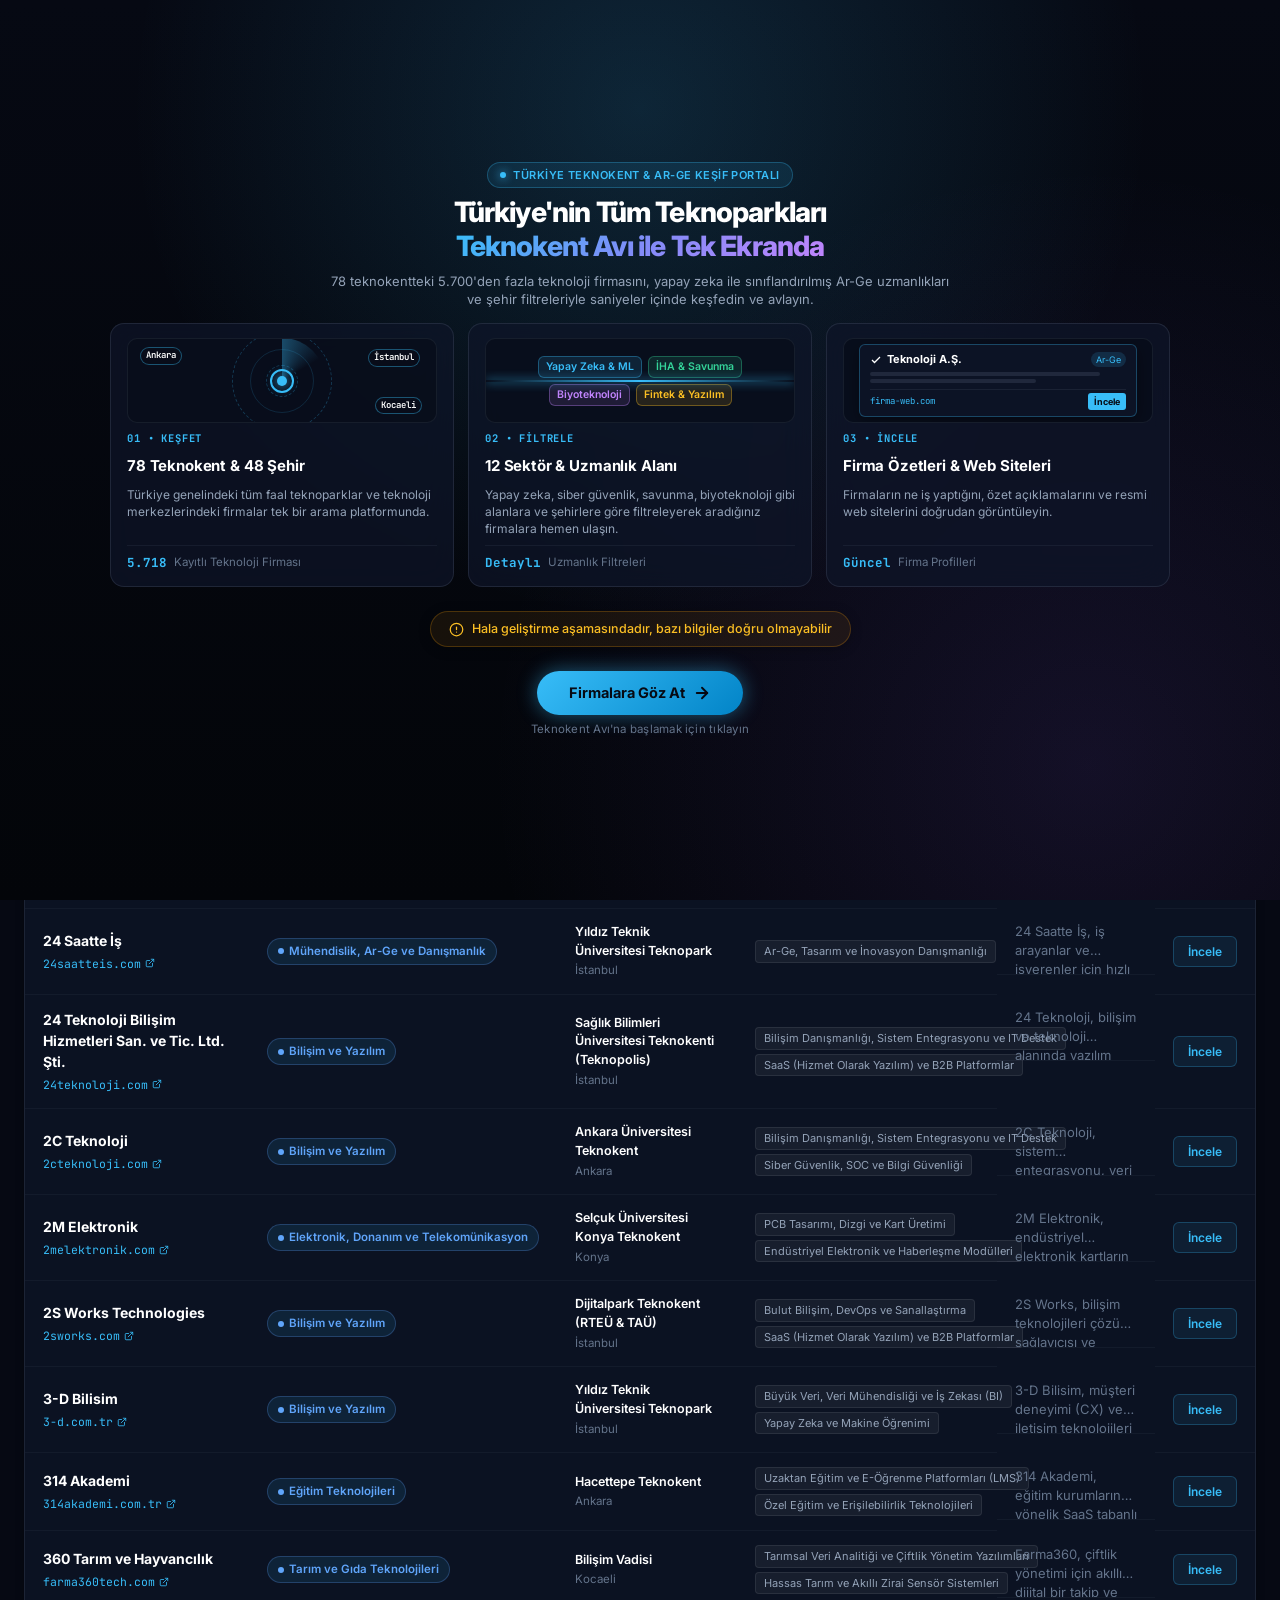
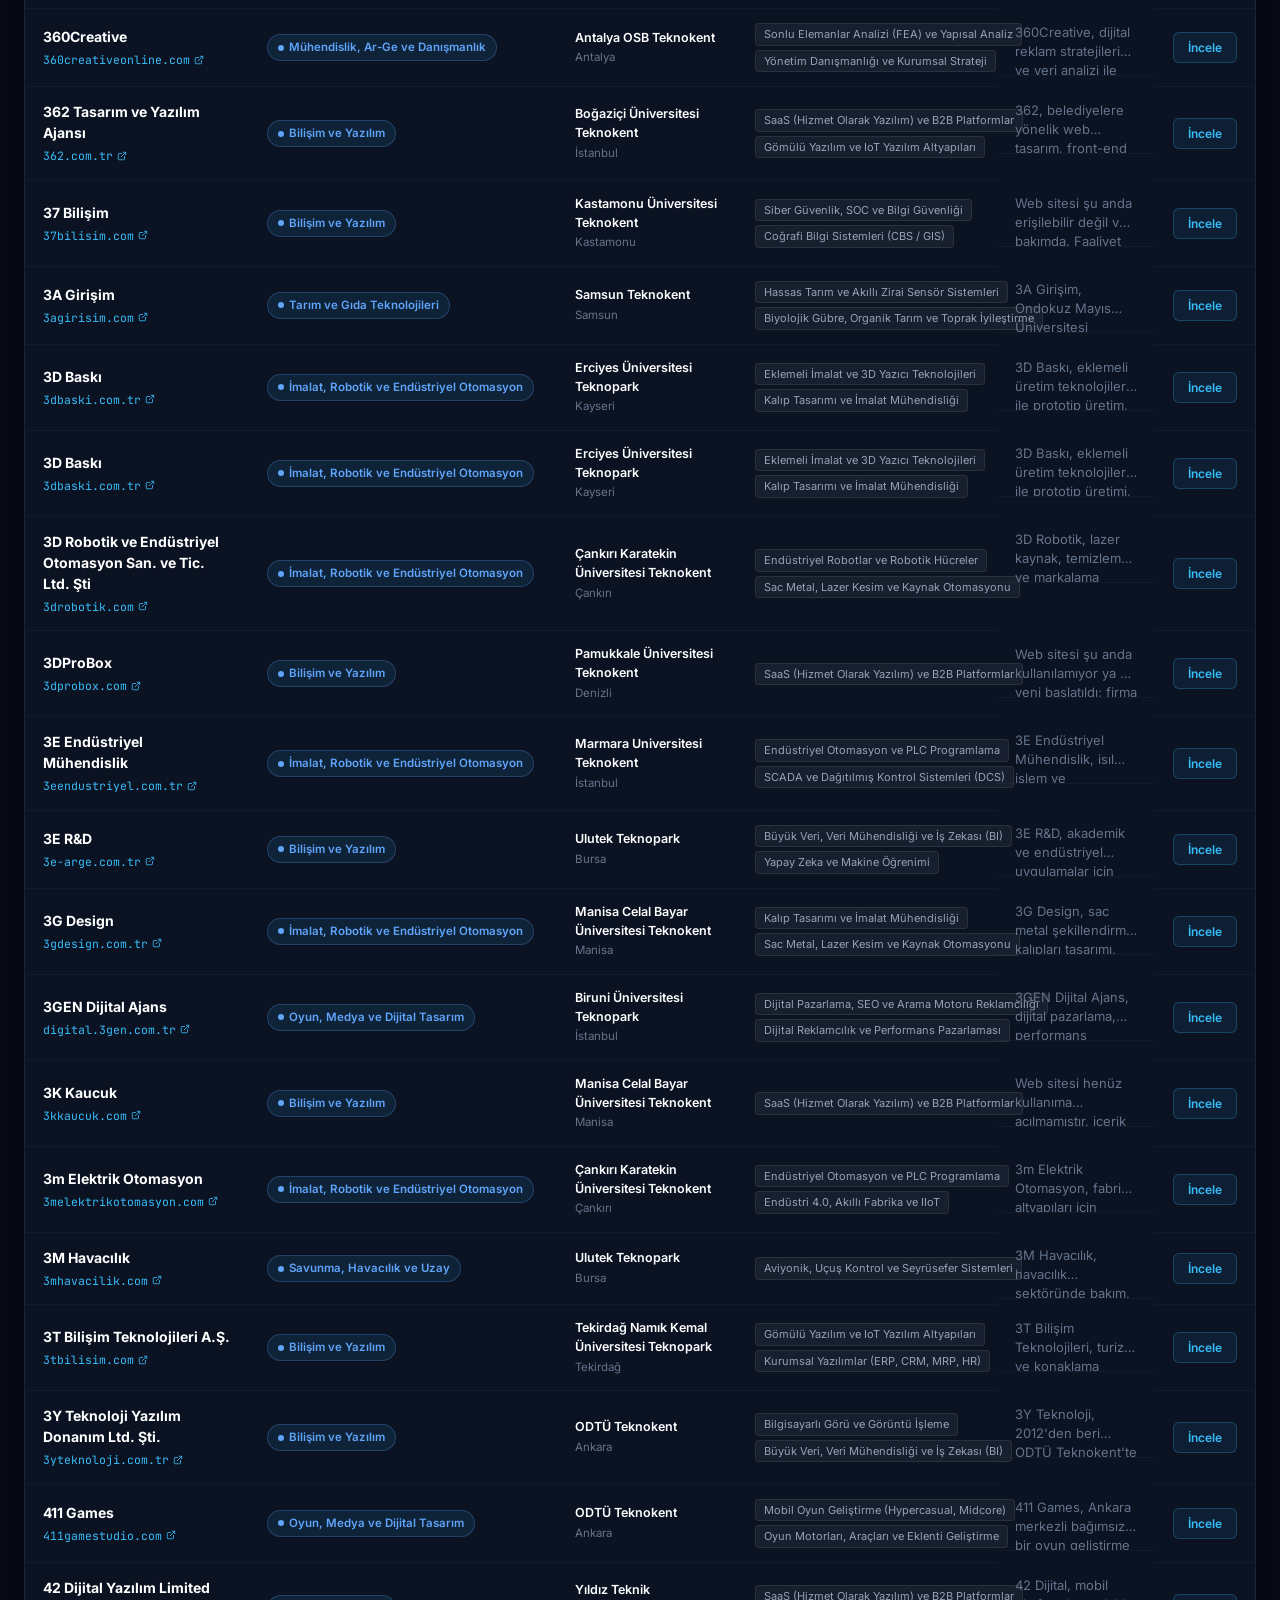
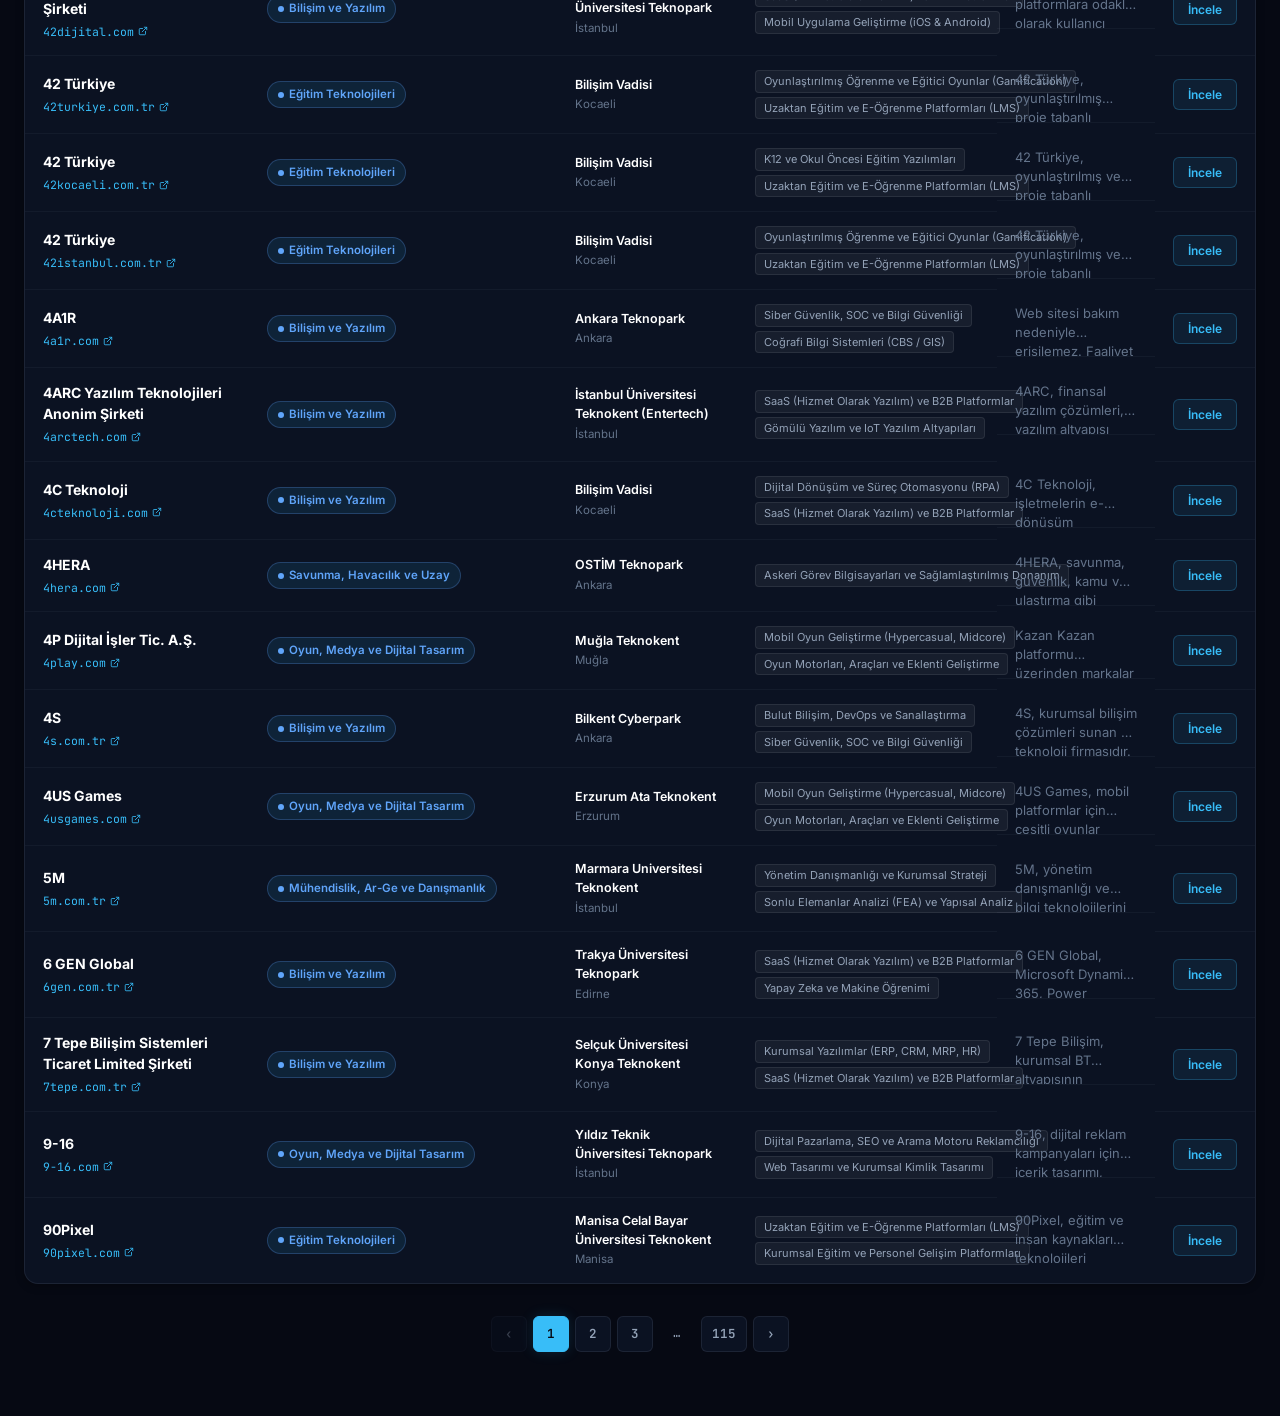
==== index.html @ 2b5d5e9f "Initial commit" ====
<!DOCTYPE html>
<html lang="tr">
<head>
  <meta charset="UTF-8">
  <meta name="viewport" content="width=device-width, initial-scale=1.0, maximum-scale=5.0">
  <title>Teknokent Avı | Türkiye Teknokent Firmaları Platformu</title>
  <meta name="description" content="Türkiye genelindeki tüm teknokent ve teknopark firmalarını, Ar-Ge uzmanlıklarını, sektör ve lokasyonlarını detaylı filtrelerle inceleyin.">
  <meta name="keywords" content="teknokent avı, teknokent firmaları, teknopark firmaları, ar-ge, bilişim, yazılım, türkiye teknokentleri">
  <meta name="theme-color" content="#060913">
  <link rel="icon" type="image/svg+xml" href="favicon.svg">
  <link rel="alternate icon" href="favicon.svg">

  <!-- OpenGraph / Sosyal Paylaşım -->
  <meta property="og:type" content="website">
  <meta property="og:title" content="Teknokent Avı | Türkiye Teknokent Firmaları Platformu">
  <meta property="og:description" content="5.700'den fazla teknokent firması, 78 teknokent ve 12 ana sektör tek platformda.">

  <!-- Google Fonts: Inter & JetBrains Mono -->
  <link rel="preconnect" href="https://fonts.googleapis.com">
  <link rel="preconnect" href="https://fonts.gstatic.com" crossorigin>
  <link href="https://fonts.googleapis.com/css2?family=Inter:wght@400;500;600;700;800&family=JetBrains+Mono:wght@400;500;600&display=swap" rel="stylesheet">

  <!-- Stil Dosyası -->
  <link rel="stylesheet" href="style.css">
</head>
<body>

  <!-- GİRİŞ / TANITIM EKRANI (ONBOARDING HERO) -->
  <aside id="intro-screen" class="intro-screen" aria-label="Teknokent Avı Tanıtımı">
    <div class="intro-container">

      <!-- ÜST BAŞLIK ALANI -->
      <header class="intro-header">
        <div class="intro-pill-badge">
          <span class="intro-pulse-dot"></span>
          <span>Türkiye Teknokent & Ar-Ge Keşif Portalı</span>
        </div>
        <h2 class="intro-main-title">
          Türkiye'nin Tüm Teknoparkları <br class="br-desktop">
          <span class="intro-gradient-text">Teknokent Avı ile Tek Ekranda</span>
        </h2>
        <p class="intro-lead-text">
          78 teknokentteki 5.700'den fazla teknoloji firmasını, yapay zeka ile sınıflandırılmış Ar-Ge uzmanlıkları ve şehir filtreleriyle saniyeler içinde keşfedin ve avlayın.
        </p>
      </header>

      <!-- 3 ADIM / ÖZELLİK KARTLARI -->
      <div class="intro-steps-grid">

        <!-- ADIM 1: KAPSAM & VERİTABANI -->
        <article class="intro-step-card intro-step-1">
          <div class="intro-card-visual">
            <div class="visual-radar-box" aria-hidden="true">
              <div class="radar-circle radar-circle-1"></div>
              <div class="radar-circle radar-circle-2"></div>
              <div class="radar-circle radar-circle-3"></div>
              <div class="radar-sweeper"></div>
              <div class="radar-pulse-ring"></div>
              <div class="radar-pulse-emitter"></div>
              <span class="radar-hub-dot hub-dot-1">Ankara</span>
              <span class="radar-hub-dot hub-dot-2">Kocaeli</span>
              <span class="radar-hub-dot hub-dot-3">İstanbul</span>
            </div>
          </div>
          <div class="intro-step-num">01 • KEŞFET</div>
          <h3 class="intro-step-title">78 Teknokent & 48 Şehir</h3>
          <p class="intro-step-desc">
            Türkiye genelindeki tüm faal teknoparklar ve teknoloji merkezlerindeki firmalar tek bir arama platformunda.
          </p>
          <div class="intro-step-metric">
            <strong>5.718</strong> <span>Kayıtlı Teknoloji Firması</span>
          </div>
        </article>

        <!-- ADIM 2: SEKTÖREL VE UZMANLIK FİLTRELERİ -->
        <article class="intro-step-card intro-step-2">
          <div class="intro-card-visual">
            <div class="visual-taxonomy-box" aria-hidden="true">
              <div class="taxonomy-laser-beam"></div>
              <div class="taxonomy-row">
                <span class="tax-pill tax-pill-blue">Yapay Zeka & ML</span>
                <span class="tax-pill tax-pill-emerald">İHA & Savunma</span>
              </div>
              <div class="taxonomy-row">
                <span class="tax-pill tax-pill-purple">Biyoteknoloji</span>
                <span class="tax-pill tax-pill-amber">Fintek & Yazılım</span>
              </div>
            </div>
          </div>
          <div class="intro-step-num">02 • FİLTRELE</div>
          <h3 class="intro-step-title">12 Sektör & Uzmanlık Alanı</h3>
          <p class="intro-step-desc">
            Yapay zeka, siber güvenlik, savunma, biyoteknoloji gibi alanlara ve şehirlere göre filtreleyerek aradığınız firmalara hemen ulaşın.
          </p>
          <div class="intro-step-metric">
            <strong>Detaylı</strong> <span>Uzmanlık Filtreleri</span>
          </div>
        </article>

        <!-- ADIM 3: FİRMA DETAYLARI VE WEB SİTELERİ -->
        <article class="intro-step-card intro-step-3">
          <div class="intro-card-visual">
            <div class="visual-inspect-box" aria-hidden="true">
              <div class="mini-card-head">
                <span class="mini-card-title">
                  <svg width="12" height="12" viewBox="0 0 24 24" fill="none" stroke="currentColor" stroke-width="2.5"><polyline points="20 6 9 17 4 12"></polyline></svg>
                  Teknoloji A.Ş.
                </span>
                <span class="mini-badge">Ar-Ge</span>
              </div>
              <div class="mini-lines">
                <div class="mini-line mini-line-long"></div>
                <div class="mini-line mini-line-short"></div>
              </div>
              <div class="mini-card-footer">
                <span class="mini-link-pill">firma-web.com</span>
                <span class="mini-btn-view">İncele</span>
              </div>
            </div>
          </div>
          <div class="intro-step-num">03 • İNCELE</div>
          <h3 class="intro-step-title">Firma Özetleri & Web Siteleri</h3>
          <p class="intro-step-desc">
            Firmaların ne iş yaptığını, özet açıklamalarını ve resmi web sitelerini doğrudan görüntüleyin.
          </p>
          <div class="intro-step-metric">
            <strong>Güncel</strong> <span>Firma Profilleri</span>
          </div>
        </article>

      </div>

      <!-- GELİŞTİRME AŞAMASI BİLGİLENDİRME YAZISI -->
      <div class="intro-disclaimer" role="note" aria-label="Geliştirme Uyarısı">
        <svg class="intro-disclaimer-icon" width="15" height="15" viewBox="0 0 24 24" fill="none" stroke="currentColor" stroke-width="2" stroke-linecap="round" stroke-linejoin="round" aria-hidden="true">
          <circle cx="12" cy="12" r="10"></circle>
          <line x1="12" y1="8" x2="12" y2="12"></line>
          <line x1="12" y1="16" x2="12.01" y2="16"></line>
        </svg>
        <span>Hala geliştirme aşamasındadır, bazı bilgiler doğru olmayabilir</span>
      </div>

      <!-- ALT BUTON ALANI (BİRAKİ SN SONRA BELİREN BUTON) -->
      <footer class="intro-cta-section" id="intro-cta-section">
        <button type="button" class="btn-intro-browse" id="btn-intro-browse" aria-label="Firmalara Göz At">
          <span>Firmalara Göz At</span>
          <svg width="18" height="18" viewBox="0 0 24 24" fill="none" stroke="currentColor" stroke-width="2.5" stroke-linecap="round" stroke-linejoin="round" aria-hidden="true">
            <line x1="5" y1="12" x2="19" y2="12"></line>
            <polyline points="12 5 19 12 12 19"></polyline>
          </svg>
        </button>
        <span class="intro-cta-hint" id="intro-cta-hint">Teknokent Avı'na başlamak için tıklayın</span>
      </footer>

    </div>
  </aside>

  <!-- ÜST MENÜ / NAVBAR -->
  <header class="navbar">
    <a href="#" class="brand-group" id="brand-link" aria-label="Teknokent Avı Ana Sayfa">
      <div class="brand-logo-icon" aria-hidden="true">
        <svg viewBox="0 0 32 32" width="30" height="30" fill="none">
          <rect width="32" height="32" rx="8" fill="#0f172a" stroke="#1e293b" stroke-width="1.5"/>
          <path d="M23 9L9 14.5L14.8 17.2L17.5 23L23 9Z" fill="#38bdf8"/>
          <path d="M23 9L14.8 17.2L17.5 23L23 9Z" fill="#2563eb" fill-opacity="0.6"/>
        </svg>
      </div>
      <div class="brand-text">
        <h1 class="brand-title">Teknokent Avı</h1>
        <span class="brand-subtitle">Türkiye Teknokent Firmaları Platformu</span>
      </div>
    </a>

    <!-- GELİŞTİRME AŞAMASI BİLGİLENDİRME YAZISI -->
    <div class="header-disclaimer" role="note" aria-label="Geliştirme Uyarısı">
      <svg class="header-disclaimer-icon" width="13" height="13" viewBox="0 0 24 24" fill="none" stroke="currentColor" stroke-width="2" stroke-linecap="round" stroke-linejoin="round" aria-hidden="true">
        <circle cx="12" cy="12" r="10"></circle>
        <line x1="12" y1="8" x2="12" y2="12"></line>
        <line x1="12" y1="16" x2="12.01" y2="16"></line>
      </svg>
      <span>Hala geliştirme aşamasındadır, bazı bilgiler doğru olmayabilir</span>
    </div>

    <div class="navbar-actions">
      <button type="button" class="btn-intro-trigger" id="btn-reopen-intro" aria-label="Nasıl Çalışır?">
        <svg width="13" height="13" viewBox="0 0 24 24" fill="none" stroke="currentColor" stroke-width="2" stroke-linecap="round" stroke-linejoin="round" aria-hidden="true">
          <circle cx="12" cy="12" r="10"></circle>
          <line x1="12" y1="16" x2="12" y2="12"></line>
          <line x1="12" y1="8" x2="12.01" y2="8"></line>
        </svg>
        <span>Nasıl Çalışır?</span>
      </button>

      <div class="metrics-strip" id="metrics-strip" aria-label="Genel İstatistikler">
        <div class="metric-item">
          <strong id="metric-firms">5.719</strong>
          <span>Şirket</span>
        </div>
        <div class="metric-divider"></div>
        <div class="metric-item">
          <strong id="metric-teknokent">78</strong>
          <span>Teknokent</span>
        </div>
        <div class="metric-divider"></div>
        <div class="metric-item">
          <strong id="metric-cities">48</strong>
          <span>Şehir</span>
        </div>
      </div>
    </div>
  </header>

  <!-- ANA İÇERİK ALANI -->
  <main class="main-stage">

    <!-- ARAMA VE FİLTRE PANELİ -->
    <section class="search-panel" aria-label="Arama ve Filtreleme">
      <div class="search-row">
        <div class="search-box">
          <svg class="search-icon" width="18" height="18" viewBox="0 0 24 24" fill="none" stroke="currentColor" stroke-width="2" stroke-linecap="round" stroke-linejoin="round" aria-hidden="true">
            <circle cx="11" cy="11" r="8"></circle>
            <line x1="21" y1="21" x2="16.65" y2="16.65"></line>
          </svg>
          <input type="search" id="search-input" class="search-input" placeholder="Firma adı, teknoloji veya özet ara... (örn: Yapay Zeka, İHA, Biyoteknoloji)" autocomplete="off" spellcheck="false" aria-label="Teknokent Avı'nda Arama Yapın">
          <button type="button" id="search-clear-btn" class="search-clear-btn" aria-label="Aramayı Temizle">
            <svg width="15" height="15" viewBox="0 0 24 24" fill="none" stroke="currentColor" stroke-width="2" stroke-linecap="round" stroke-linejoin="round" aria-hidden="true">
              <line x1="18" y1="6" x2="6" y2="18"></line>
              <line x1="6" y1="6" x2="18" y2="18"></line>
            </svg>
          </button>
        </div>

        <button type="button" id="btn-open-filter" class="btn-open-filter" aria-label="Gelişmiş Filtreleri Aç">
          <svg width="16" height="16" viewBox="0 0 24 24" fill="none" stroke="currentColor" stroke-width="2" stroke-linecap="round" stroke-linejoin="round" aria-hidden="true">
            <polygon points="22 3 2 3 10 12.46 10 19 14 21 14 12.46 22 3"></polygon>
          </svg>
          <span>Filtreler</span>
          <span id="filter-badge" class="filter-badge-count" style="display: none;">0</span>
        </button>
      </div>

      <!-- AKTİF FİLTRE ETİKETLERİ (CHIPS) -->
      <div id="active-filters-bar" class="active-filters-bar" style="display: none;" aria-label="Uygulanmış Filtreler">
        <div id="active-chips-container" style="display: flex; flex-wrap: wrap; gap: 8px; align-items: center;"></div>
        <button type="button" id="btn-clear-all" class="btn-clear-all-chips">Tümünü Temizle</button>
      </div>
    </section>

    <!-- SONUÇ BİLGİ ŞERİDİ & SAYFALAMA KONTROLÜ -->
    <div class="results-header">
      <div class="results-count">
        Toplam <strong id="total-count">...</strong> firma listeleniyor
      </div>
      <div class="results-controls">
        <div class="page-size-selector">
          <label for="page-size-select">Sayfa Başı:</label>
          <select id="page-size-select" class="select-control">
            <option value="25">25</option>
            <option value="50" selected>50</option>
            <option value="100">100</option>
          </select>
        </div>
      </div>
    </div>

    <!-- YÜKLENİYOR İSKELETİ -->
    <div class="loading-skeleton" id="loading-skeleton">
      <div class="skeleton-row"></div>
      <div class="skeleton-row"></div>
      <div class="skeleton-row"></div>
      <div class="skeleton-row"></div>
      <div class="skeleton-row"></div>
    </div>

    <!-- MASAÜSTÜ TABLO GÖRÜNÜMÜ -->
    <div class="table-container" id="table-container">
      <table class="firms-table" id="firms-table">
        <thead>
          <tr>
            <th class="col-company">Firma / Web Sitesi</th>
            <th>Ana Sektör</th>
            <th class="col-location">Teknokent / Şehir</th>
            <th class="col-tags">Alt Uzmanlık Alanları</th>
            <th class="col-summary">Faaliyet Özeti</th>
            <th class="col-action">İşlem</th>
          </tr>
        </thead>
        <tbody id="firms-tbody"></tbody>
      </table>
    </div>

    <!-- MOBİL / TABLET KART GÖRÜNÜMÜ -->
    <div class="cards-container" id="cards-container"></div>

    <!-- BOŞ DURUM (SONUÇ YOK) -->
    <div class="empty-state" id="empty-state" style="display: none;">
      <svg width="48" height="48" viewBox="0 0 24 24" fill="none" stroke="currentColor" stroke-width="1.5" stroke-linecap="round" stroke-linejoin="round" aria-hidden="true">
        <circle cx="11" cy="11" r="8"></circle>
        <line x1="21" y1="21" x2="16.65" y2="16.65"></line>
      </svg>
      <div class="empty-title">Sonuç Bulunamadı</div>
      <div class="empty-desc">Arama kriterlerinize veya seçilen filtrelere uyan herhangi bir teknokent firması bulunamadı. Filtreleri temizlemeyi deneyin.</div>
    </div>

    <!-- SAYFALAMA GEZİNTİSİ -->
    <nav class="pagination-container" id="pagination-container" aria-label="Sayfalar"></nav>

  </main>

  <!-- GELİŞMİŞ FİLTRELEME PENCERESİ (MODAL) -->
  <div class="modal-overlay" id="filter-modal-overlay" role="dialog" aria-modal="true" aria-labelledby="filter-modal-title">
    <div class="filter-modal-card">
      <div class="filter-modal-header">
        <div class="filter-modal-title" id="filter-modal-title">
          <svg width="18" height="18" viewBox="0 0 24 24" fill="none" stroke="var(--accent-cyan)" stroke-width="2" stroke-linecap="round" stroke-linejoin="round" aria-hidden="true">
            <polygon points="22 3 2 3 10 12.46 10 19 14 21 14 12.46 22 3"></polygon>
          </svg>
          <span>Filtreleme Seçenekleri</span>
        </div>

        <div class="modal-tabs" role="tablist">
          <button type="button" class="modal-tab-btn is-active" id="tab-btn-sektor" role="tab" aria-selected="true" aria-controls="tab-pane-sektor">Sektör & Uzmanlık</button>
          <button type="button" class="modal-tab-btn" id="tab-btn-konum" role="tab" aria-selected="false" aria-controls="tab-pane-konum">Şehir & Teknokent</button>
        </div>

        <button type="button" class="btn-close-modal" id="btn-close-filter-modal" aria-label="Kapat">
          <svg width="18" height="18" viewBox="0 0 24 24" fill="none" stroke="currentColor" stroke-width="2" stroke-linecap="round" stroke-linejoin="round" aria-hidden="true">
            <line x1="18" y1="6" x2="6" y2="18"></line>
            <line x1="6" y1="6" x2="18" y2="18"></line>
          </svg>
        </button>
      </div>

      <div class="filter-modal-body">
        <!-- TAB 1: SEKTÖR VE UZMANLIK -->
        <div class="tab-pane is-active" id="tab-pane-sektor" role="tabpanel">
          <!-- Kolon 1: Ana Sektör -->
          <div class="filter-pane-col">
            <div class="filter-col-header">
              <span class="filter-col-title">Ana Sektör</span>
              <div class="filter-col-actions">
                <button type="button" id="btn-select-all-sektor">Tümünü Seç</button>
                <button type="button" id="btn-clear-sektor">Temizle</button>
              </div>
            </div>
            <input type="text" id="search-filter-sektor" class="filter-col-search" placeholder="Sektör ara..." autocomplete="off">
            <div class="filter-checkbox-list" id="list-sektor"></div>
          </div>

          <!-- Kolon 2: Alt Uzmanlık -->
          <div class="filter-pane-col">
            <div class="filter-col-header">
              <span class="filter-col-title">Alt Uzmanlık Alanları</span>
              <div class="filter-col-actions">
                <button type="button" id="btn-select-all-alt">Tümünü Seç</button>
                <button type="button" id="btn-clear-alt">Temizle</button>
              </div>
            </div>
            <input type="text" id="search-filter-alt" class="filter-col-search" placeholder="Uzmanlık ara..." autocomplete="off">
            <div class="filter-checkbox-list" id="list-alt"></div>
          </div>
        </div>

        <!-- TAB 2: ŞEHİR VE TEKNOKENT -->
        <div class="tab-pane" id="tab-pane-konum" role="tabpanel">
          <!-- Kolon 1: Şehir -->
          <div class="filter-pane-col">
            <div class="filter-col-header">
              <span class="filter-col-title">Şehir</span>
              <div class="filter-col-actions">
                <button type="button" id="btn-select-all-sehir">Tümünü Seç</button>
                <button type="button" id="btn-clear-sehir">Temizle</button>
              </div>
            </div>
            <input type="text" id="search-filter-sehir" class="filter-col-search" placeholder="Şehir ara..." autocomplete="off">
            <div class="filter-checkbox-list" id="list-sehir"></div>
          </div>

          <!-- Kolon 2: Teknokent -->
          <div class="filter-pane-col">
            <div class="filter-col-header">
              <span class="filter-col-title">Teknokent</span>
              <div class="filter-col-actions">
                <button type="button" id="btn-select-all-tekno">Tümünü Seç</button>
                <button type="button" id="btn-clear-tekno">Temizle</button>
              </div>
            </div>
            <input type="text" id="search-filter-tekno" class="filter-col-search" placeholder="Teknokent ara..." autocomplete="off">
            <div class="filter-checkbox-list" id="list-tekno"></div>
          </div>
        </div>
      </div>

      <div class="filter-modal-footer">
        <div class="filter-summary-info">
          <span id="modal-filter-selected-count" style="font-size: 13px; color: var(--text-secondary);">
            <strong id="draft-count-num">0</strong> filtre seçildi
          </span>
          <button type="button" id="btn-modal-reset-all" class="btn-reset-filters">
            <svg width="14" height="14" viewBox="0 0 24 24" fill="none" stroke="currentColor" stroke-width="2" stroke-linecap="round" stroke-linejoin="round" aria-hidden="true">
              <path d="M3 12a9 9 0 1 0 9-9 9.75 9.75 0 0 0-6.74 2.74L3 8"></path>
              <path d="M3 3v5h5"></path>
            </svg>
            <span>Filtreleri Sıfırla</span>
          </button>
        </div>
        <div class="filter-actions-right">
          <button type="button" id="btn-modal-cancel" class="btn-cancel">Vazgeç</button>
          <button type="button" id="btn-modal-apply" class="btn-apply-filters">Filtreleri Uygula</button>
        </div>
      </div>
    </div>
  </div>

  <!-- FİRMA DETAY MODAL DİYALOĞU -->
  <div class="modal-overlay" id="detail-modal-overlay" role="dialog" aria-modal="true" aria-labelledby="detail-firm-name">
    <div class="detail-modal-card">
      <div class="detail-modal-header">
        <div class="detail-title-group">
          <h2 class="detail-firm-name" id="detail-firm-name">Firma Adı</h2>
          <a href="#" target="_blank" rel="noopener noreferrer" class="detail-firm-link" id="detail-firm-link">
            <span id="detail-link-text">web-adresi.com</span>
            <svg width="12" height="12" viewBox="0 0 24 24" fill="none" stroke="currentColor" stroke-width="2" stroke-linecap="round" stroke-linejoin="round" aria-hidden="true">
              <path d="M18 13v6a2 2 0 0 1-2 2H5a2 2 0 0 1-2-2V8a2 2 0 0 1 2-2h6"></path>
              <polyline points="15 3 21 3 21 9"></polyline>
              <line x1="10" y1="14" x2="21" y2="3"></line>
            </svg>
          </a>
        </div>
        <button type="button" class="btn-close-modal" id="btn-close-detail-modal" aria-label="Kapat">
          <svg width="18" height="18" viewBox="0 0 24 24" fill="none" stroke="currentColor" stroke-width="2" stroke-linecap="round" stroke-linejoin="round" aria-hidden="true">
            <line x1="18" y1="6" x2="6" y2="18"></line>
            <line x1="6" y1="6" x2="18" y2="18"></line>
          </svg>
        </button>
      </div>

      <div class="detail-modal-body">
        <div class="detail-grid-row">
          <div class="detail-info-box">
            <div class="detail-box-label">Ana Sektör</div>
            <div class="detail-box-val" id="detail-sector">-</div>
          </div>
          <div class="detail-info-box">
            <div class="detail-box-label">Konum / Teknokent</div>
            <div class="detail-box-val" id="detail-location">-</div>
          </div>
        </div>

        <div class="detail-info-box">
          <div class="detail-box-label">Alt Uzmanlık Alanları</div>
          <div class="tag-list" id="detail-tags" style="margin-top: 4px;"></div>
        </div>

        <div class="detail-summary-box">
          <div class="detail-box-label">Faaliyet Özeti & Çözümler</div>
          <div class="detail-summary-text" id="detail-summary">...</div>
        </div>
      </div>

      <div class="detail-modal-footer">
        <span style="font-size: 11.5px; color: var(--text-muted); font-family: var(--font-mono);" id="detail-firm-id">ID: -</span>
        <button type="button" class="btn-cancel" id="btn-detail-close-bottom">Kapat</button>
      </div>
    </div>
  </div>

  <!-- VERİ PAKETLERİ (file:// ve doğrudan tarayıcı açılışlarını desteklemek için) -->
  <script src="data/meta.js"></script>
  <script src="data/firmalar.js"></script>

  <!-- UYGULAMA MANTIĞI -->
  <script src="app.js"></script>
</body>
</html>
---- style.css ----
/* ==============================================================================
   Teknokent Avı — Türkiye Teknokent Firmaları Platformu (GitHub Pages Versiyonu)
   Tasarım Sistemi: Koyu Cam Morfizm (Dark Glassmorphism) & Tam Uyumlu Responsive
   ============================================================================== */

:root {
  /* Renk Paleti */
  --bg-base: #060913;
  --bg-surface: rgba(14, 22, 41, 0.75);
  --bg-surface-elevated: rgba(22, 34, 62, 0.85);
  --bg-surface-hover: rgba(30, 48, 86, 0.65);
  --bg-glass: rgba(15, 23, 42, 0.7);
  --bg-input: rgba(9, 14, 26, 0.8);
  
  --border-hairline: rgba(148, 163, 184, 0.12);
  --border-subtle: rgba(148, 163, 184, 0.2);
  --border-accent: rgba(56, 189, 248, 0.35);

  --text-primary: #f8fafc;
  --text-secondary: #94a3b8;
  --text-muted: #64748b;
  --text-dim: #475569;

  /* Vurgu Renkleri */
  --accent-cyan: #38bdf8;
  --accent-glow: rgba(56, 189, 248, 0.35);
  --accent-glow-subtle: rgba(56, 189, 248, 0.15);

  --badge-blue: #60a5fa;
  --badge-emerald: #34d399;
  --badge-amber: #fbbf24;
  --badge-purple: #c084fc;
  --badge-rose: #fb7185;

  /* Yazı Tipleri */
  --font-sans: 'Inter', -apple-system, BlinkMacSystemFont, 'Segoe UI', Roboto, Helvetica, Arial, sans-serif;
  --font-mono: 'JetBrains Mono', 'Fira Code', monospace;

  /* Yuvarlatmalar */
  --radius-xs: 4px;
  --radius-sm: 6px;
  --radius-md: 10px;
  --radius-lg: 14px;
  --radius-xl: 20px;
  --radius-full: 9999px;

  /* Gölgeler */
  --shadow-sm: 0 2px 8px rgba(0, 0, 0, 0.3);
  --shadow-md: 0 8px 24px rgba(0, 0, 0, 0.45);
  --shadow-lg: 0 16px 40px rgba(0, 0, 0, 0.6);
  --shadow-cyan: 0 0 20px rgba(56, 189, 248, 0.25);

  /* Animasyon */
  --duration-fast: 150ms;
  --duration-normal: 250ms;
}

/* Reset & Temel */
*, *::before, *::after {
  box-sizing: border-box;
  margin: 0;
  padding: 0;
}

html {
  font-size: 14px;
  color-scheme: dark;
  scroll-behavior: smooth;
  -webkit-text-size-adjust: 100%;
}

body {
  font-family: var(--font-sans);
  background-color: var(--bg-base);
  color: var(--text-primary);
  min-height: 100vh;
  line-height: 1.5;
  display: flex;
  flex-direction: column;
  overflow-x: hidden;
  background-image: 
    radial-gradient(circle at 15% 10%, rgba(56, 189, 248, 0.08), transparent 45%),
    radial-gradient(circle at 85% 85%, rgba(139, 92, 246, 0.07), transparent 40%),
    linear-gradient(180deg, #060913 0%, #030509 100%);
  background-attachment: fixed;
}

/* ==============================================================================
   ÜST BAŞLIK (NAVBAR)
   ============================================================================== */
.navbar {
  position: sticky;
  top: 0;
  z-index: 100;
  background: rgba(6, 9, 19, 0.85);
  backdrop-filter: blur(16px);
  -webkit-backdrop-filter: blur(16px);
  border-bottom: 1px solid var(--border-hairline);
  padding: 12px 24px;
  display: flex;
  align-items: center;
  justify-content: space-between;
  gap: 16px;
  flex-wrap: wrap;
}

.brand-group {
  display: flex;
  align-items: center;
  gap: 12px;
  text-decoration: none;
  color: inherit;
  transition: opacity var(--duration-fast) ease;
}

.brand-group:hover {
  opacity: 0.95;
}

.brand-logo-icon {
  width: 30px;
  height: 30px;
  display: flex;
  align-items: center;
  justify-content: center;
  flex-shrink: 0;
  transition: transform var(--duration-fast) ease;
}

.brand-group:hover .brand-logo-icon {
  transform: scale(1.05);
}

.brand-text {
  display: flex;
  flex-direction: column;
  gap: 2px;
}

.brand-title {
  font-size: 19px;
  font-weight: 800;
  letter-spacing: -0.5px;
  color: #fff;
  line-height: 1.15;
}

.brand-subtitle {
  font-size: 12px;
  color: var(--text-muted);
  font-weight: 500;
  letter-spacing: -0.1px;
}

.metrics-strip {
  display: flex;
  align-items: center;
  gap: 8px;
  background: var(--bg-surface);
  border: 1px solid var(--border-hairline);
  padding: 6px 14px;
  border-radius: var(--radius-full);
}

.metric-item {
  display: flex;
  align-items: center;
  gap: 6px;
  font-size: 12px;
  color: var(--text-secondary);
}

.metric-item strong {
  color: #fff;
  font-weight: 700;
  font-family: var(--font-mono);
}

.metric-divider {
  width: 1px;
  height: 12px;
  background: var(--border-hairline);
}

.header-disclaimer {
  display: inline-flex;
  align-items: center;
  gap: 7px;
  padding: 5px 13px;
  background: rgba(245, 158, 11, 0.08);
  border: 1px solid rgba(245, 158, 11, 0.22);
  border-radius: var(--radius-full);
  color: #fbbf24;
  font-size: 11.5px;
  font-weight: 500;
  line-height: 1.3;
}

.header-disclaimer-icon {
  flex-shrink: 0;
  stroke: #fbbf24;
}

.navbar-actions {
  display: flex;
  align-items: center;
  gap: 12px;
  flex-wrap: wrap;
}

/* ==============================================================================
   ANA GÖVDE & ARAMA PANELİ
   ============================================================================== */
.main-stage {
  flex: 1;
  width: 100%;
  max-width: 1560px;
  margin: 0 auto;
  padding: 20px 24px 48px;
  display: flex;
  flex-direction: column;
  gap: 16px;
}

.search-panel {
  background: var(--bg-surface);
  backdrop-filter: blur(12px);
  -webkit-backdrop-filter: blur(12px);
  border: 1px solid var(--border-hairline);
  border-radius: var(--radius-lg);
  padding: 14px 18px;
  display: flex;
  flex-direction: column;
  gap: 12px;
  box-shadow: var(--shadow-sm);
}

.search-row {
  display: flex;
  align-items: center;
  gap: 12px;
}

.search-box {
  flex: 1;
  position: relative;
  display: flex;
  align-items: center;
}

.search-icon {
  position: absolute;
  left: 14px;
  color: var(--text-muted);
  pointer-events: none;
}

.search-input {
  width: 100%;
  height: 44px;
  background: var(--bg-input);
  border: 1px solid var(--border-subtle);
  border-radius: var(--radius-md);
  padding: 0 42px 0 44px;
  font-size: 14px;
  font-family: inherit;
  color: #fff;
  transition: all var(--duration-fast) ease;
}

.search-input:focus {
  outline: none;
  border-color: var(--accent-cyan);
  box-shadow: 0 0 0 3px var(--accent-glow-subtle);
  background: rgba(9, 14, 26, 0.95);
}

.search-input::placeholder {
  color: var(--text-muted);
}

.search-clear-btn {
  position: absolute;
  right: 12px;
  background: none;
  border: none;
  color: var(--text-muted);
  cursor: pointer;
  padding: 4px;
  display: none;
  align-items: center;
  justify-content: center;
  border-radius: var(--radius-full);
}

.search-clear-btn:hover {
  color: #fff;
  background: rgba(255, 255, 255, 0.1);
}

/* Filtre Açma Butonu */
.btn-open-filter {
  height: 44px;
  padding: 0 20px;
  display: inline-flex;
  align-items: center;
  gap: 8px;
  background: var(--bg-surface-elevated);
  border: 1px solid var(--border-subtle);
  border-radius: var(--radius-md);
  color: var(--text-primary);
  font-size: 13px;
  font-weight: 600;
  font-family: inherit;
  cursor: pointer;
  transition: all var(--duration-fast) ease;
  white-space: nowrap;
  flex-shrink: 0;
}

.btn-open-filter:hover {
  background: var(--bg-surface-hover);
  border-color: var(--accent-cyan);
  color: #fff;
  box-shadow: 0 0 16px var(--accent-glow-subtle);
  transform: translateY(-1px);
}

.btn-open-filter.has-filters {
  background: rgba(56, 189, 248, 0.12);
  border-color: var(--accent-cyan);
  color: var(--accent-cyan);
}

.filter-badge-count {
  background: var(--accent-cyan);
  color: #060913;
  font-size: 11px;
  font-weight: 800;
  padding: 1px 7px;
  border-radius: var(--radius-full);
  margin-left: 2px;
}

/* Aktif Filtre Etiketleri (Chips) */
.active-filters-bar {
  display: flex;
  align-items: center;
  gap: 8px;
  flex-wrap: wrap;
  padding-top: 4px;
  border-top: 1px solid rgba(148, 163, 184, 0.08);
}

.active-filter-chip {
  display: inline-flex;
  align-items: center;
  gap: 6px;
  background: rgba(56, 189, 248, 0.1);
  border: 1px solid rgba(56, 189, 248, 0.3);
  color: var(--accent-cyan);
  font-size: 11.5px;
  font-weight: 500;
  padding: 4px 10px;
  border-radius: var(--radius-full);
  animation: fadeIn 0.2s ease;
}

.active-filter-chip .chip-remove {
  background: none;
  border: none;
  color: inherit;
  cursor: pointer;
  display: inline-flex;
  align-items: center;
  opacity: 0.7;
}

.active-filter-chip .chip-remove:hover {
  opacity: 1;
}

.btn-clear-all-chips {
  background: none;
  border: none;
  color: var(--text-muted);
  font-size: 11.5px;
  font-family: inherit;
  cursor: pointer;
  text-decoration: underline;
  padding: 2px 6px;
}

.btn-clear-all-chips:hover {
  color: #f87171;
}

/* ==============================================================================
   SONUÇ ŞERİDİ & KONTROLLER
   ============================================================================== */
.results-header {
  display: flex;
  align-items: center;
  justify-content: space-between;
  gap: 16px;
  padding: 0 4px;
}

.results-count {
  font-size: 13.5px;
  color: var(--text-secondary);
}

.results-count strong {
  color: #fff;
  font-weight: 700;
  font-family: var(--font-mono);
}

.results-controls {
  display: flex;
  align-items: center;
  gap: 12px;
}

.page-size-selector {
  display: flex;
  align-items: center;
  gap: 6px;
  font-size: 12px;
  color: var(--text-muted);
}

.select-control {
  background: var(--bg-surface-elevated);
  border: 1px solid var(--border-hairline);
  color: var(--text-primary);
  font-size: 12px;
  font-family: inherit;
  border-radius: var(--radius-sm);
  padding: 4px 8px;
  cursor: pointer;
  outline: none;
}

.select-control:focus {
  border-color: var(--accent-cyan);
}

/* ==============================================================================
   VERİ LİSTESİ: MASAÜSTÜ TABLO GÖRÜNÜMÜ
   ============================================================================== */
.table-container {
  background: var(--bg-surface);
  backdrop-filter: blur(12px);
  -webkit-backdrop-filter: blur(12px);
  border: 1px solid var(--border-hairline);
  border-radius: var(--radius-lg);
  overflow-x: auto;
  box-shadow: var(--shadow-sm);
}

.firms-table {
  width: 100%;
  border-collapse: collapse;
  text-align: left;
}

.firms-table th {
  background: rgba(14, 22, 41, 0.95);
  color: var(--text-secondary);
  font-size: 11px;
  font-weight: 600;
  text-transform: uppercase;
  letter-spacing: 0.05em;
  padding: 14px 18px;
  border-bottom: 1px solid var(--border-hairline);
  white-space: nowrap;
}

.firms-table td {
  padding: 14px 18px;
  border-bottom: 1px solid rgba(148, 163, 184, 0.06);
  font-size: 13px;
  vertical-align: middle;
}

.firms-table tr:last-child td {
  border-bottom: none;
}

.firms-table tbody tr {
  transition: background var(--duration-fast) ease;
}

.firms-table tbody tr:hover {
  background: rgba(56, 189, 248, 0.035);
}

/* Kolon Stilleri */
.col-company {
  min-width: 220px;
  max-width: 280px;
}

.company-name {
  font-weight: 700;
  color: #fff;
  font-size: 14px;
  margin-bottom: 3px;
  display: block;
}

.company-link {
  display: inline-flex;
  align-items: center;
  gap: 4px;
  font-size: 11.5px;
  color: var(--accent-cyan);
  text-decoration: none;
  font-family: var(--font-mono);
  overflow: hidden;
  text-overflow: ellipsis;
  max-width: 100%;
}

.company-link:hover {
  text-decoration: underline;
}

.badge-sector {
  display: inline-flex;
  align-items: center;
  gap: 5px;
  font-size: 11.5px;
  font-weight: 600;
  padding: 4px 10px;
  border-radius: var(--radius-full);
  background: rgba(56, 189, 248, 0.1);
  color: var(--badge-blue);
  border: 1px solid rgba(96, 165, 250, 0.25);
  white-space: nowrap;
}

.badge-sector::before {
  content: "";
  width: 6px;
  height: 6px;
  border-radius: var(--radius-full);
  background: currentColor;
}

.col-location {
  min-width: 170px;
  font-size: 12.5px;
  color: var(--text-secondary);
}

.location-tekno {
  font-weight: 600;
  color: #fff;
  display: block;
  font-size: 12.5px;
}

.location-city {
  font-size: 11.5px;
  color: var(--text-muted);
}

.col-tags {
  max-width: 260px;
}

.tag-list {
  display: flex;
  flex-wrap: wrap;
  gap: 4px;
}

.tag-pill {
  font-size: 11px;
  padding: 2px 8px;
  border-radius: var(--radius-xs);
  background: rgba(255, 255, 255, 0.05);
  border: 1px solid rgba(255, 255, 255, 0.08);
  color: var(--text-secondary);
  white-space: nowrap;
}

.col-summary {
  max-width: 380px;
  font-size: 12px;
  color: var(--text-muted);
  line-height: 1.45;
  display: -webkit-box;
  -webkit-line-clamp: 2;
  -webkit-box-orient: vertical;
  overflow: hidden;
}

.col-action {
  width: 90px;
  text-align: right;
}

.btn-inspect {
  padding: 7px 14px;
  font-size: 12px;
  font-weight: 600;
  font-family: inherit;
  color: var(--accent-cyan);
  background: rgba(56, 189, 248, 0.08);
  border: 1px solid rgba(56, 189, 248, 0.25);
  border-radius: var(--radius-sm);
  cursor: pointer;
  transition: all var(--duration-fast) ease;
}

.btn-inspect:hover {
  background: var(--accent-cyan);
  color: #060913;
  box-shadow: 0 0 12px var(--accent-glow);
  transform: translateY(-1px);
}

/* ==============================================================================
   VERİ LİSTESİ: MOBİL / TABLET KART GÖRÜNÜMÜ (RESPONSIVE)
   ============================================================================== */
.cards-container {
  display: none; /* Varsayılan olarak masaüstünde gizli */
  flex-direction: column;
  gap: 12px;
}

.firm-card {
  background: var(--bg-surface);
  backdrop-filter: blur(12px);
  -webkit-backdrop-filter: blur(12px);
  border: 1px solid var(--border-hairline);
  border-radius: var(--radius-md);
  padding: 16px;
  display: flex;
  flex-direction: column;
  gap: 10px;
  transition: transform var(--duration-fast) ease, border-color var(--duration-fast) ease;
}

.firm-card:active {
  transform: scale(0.99);
}

.card-top {
  display: flex;
  align-items: flex-start;
  justify-content: space-between;
  gap: 10px;
}

.card-name-group {
  flex: 1;
  min-width: 0;
}

.card-company-name {
  font-size: 15px;
  font-weight: 700;
  color: #fff;
  margin-bottom: 2px;
  overflow: hidden;
  text-overflow: ellipsis;
  white-space: nowrap;
}

.card-meta-row {
  display: flex;
  align-items: center;
  gap: 12px;
  font-size: 11.5px;
  color: var(--text-muted);
}

.card-location-item {
  display: inline-flex;
  align-items: center;
  gap: 4px;
}

.card-summary {
  font-size: 12.5px;
  color: var(--text-secondary);
  line-height: 1.45;
  display: -webkit-box;
  -webkit-line-clamp: 2;
  -webkit-box-orient: vertical;
  overflow: hidden;
}

.card-footer {
  display: flex;
  align-items: center;
  justify-content: space-between;
  gap: 12px;
  margin-top: 4px;
  padding-top: 10px;
  border-top: 1px solid rgba(148, 163, 184, 0.08);
}

.btn-card-inspect {
  height: 38px;
  padding: 0 16px;
  font-size: 12.5px;
  font-weight: 600;
  font-family: inherit;
  color: #060913;
  background: var(--accent-cyan);
  border: none;
  border-radius: var(--radius-sm);
  display: inline-flex;
  align-items: center;
  justify-content: center;
  cursor: pointer;
  flex-shrink: 0;
}

/* ==============================================================================
   SAYFALAMA (PAGINATION)
   ============================================================================== */
.pagination-container {
  display: flex;
  align-items: center;
  justify-content: center;
  gap: 6px;
  padding: 16px 0;
  flex-wrap: wrap;
}

.btn-page {
  min-width: 36px;
  height: 36px;
  padding: 0 10px;
  font-size: 12.5px;
  font-weight: 600;
  font-family: var(--font-mono);
  color: var(--text-secondary);
  background: var(--bg-surface);
  border: 1px solid var(--border-hairline);
  border-radius: var(--radius-sm);
  display: inline-flex;
  align-items: center;
  justify-content: center;
  cursor: pointer;
  transition: all var(--duration-fast) ease;
}

.btn-page:hover:not(:disabled) {
  color: #fff;
  border-color: var(--accent-cyan);
  background: var(--bg-surface-elevated);
}

.btn-page.is-active {
  background: var(--accent-cyan);
  color: #060913;
  border-color: var(--accent-cyan);
  box-shadow: 0 0 14px var(--accent-glow-subtle);
}

.btn-page:disabled {
  opacity: 0.35;
  cursor: not-allowed;
}

/* ==============================================================================
   YÜKLENİYOR / BOŞ DURUM (EMPTY STATE)
   ============================================================================== */
.empty-state {
  padding: 60px 24px;
  text-align: center;
  display: flex;
  flex-direction: column;
  align-items: center;
  justify-content: center;
  gap: 12px;
  color: var(--text-muted);
}

.empty-state svg {
  color: var(--text-dim);
  margin-bottom: 4px;
}

.empty-title {
  font-size: 16px;
  font-weight: 700;
  color: #fff;
}

.empty-desc {
  font-size: 13px;
  max-width: 380px;
}

.loading-skeleton {
  padding: 24px;
  display: flex;
  flex-direction: column;
  gap: 12px;
}

.skeleton-row {
  height: 52px;
  background: linear-gradient(90deg, rgba(255,255,255,0.03) 25%, rgba(255,255,255,0.07) 50%, rgba(255,255,255,0.03) 75%);
  background-size: 200% 100%;
  animation: skeletonShimmer 1.5s infinite;
  border-radius: var(--radius-sm);
}

@keyframes skeletonShimmer {
  0% { background-position: 200% 0; }
  100% { background-position: -200% 0; }
}

/* ==============================================================================
   GELİŞMİŞ FİLTRELEME PENCERESİ (MODAL)
   ============================================================================== */
.modal-overlay {
  position: fixed;
  inset: 0;
  z-index: 1000;
  background: rgba(3, 6, 15, 0.78);
  backdrop-filter: blur(10px);
  -webkit-backdrop-filter: blur(10px);
  display: flex;
  align-items: center;
  justify-content: center;
  padding: 20px;
  opacity: 0;
  visibility: hidden;
  transition: all var(--duration-normal) ease;
}

.modal-overlay.is-open {
  opacity: 1;
  visibility: visible;
}

.filter-modal-card {
  width: 100%;
  max-width: 960px;
  max-height: 85vh;
  background: #0d1527;
  border: 1px solid var(--border-subtle);
  border-radius: var(--radius-xl);
  box-shadow: var(--shadow-lg), 0 0 40px rgba(56, 189, 248, 0.08);
  display: flex;
  flex-direction: column;
  overflow: hidden;
  transform: scale(0.96) translateY(12px);
  transition: transform var(--duration-normal) cubic-bezier(0.16, 1, 0.3, 1);
}

.modal-overlay.is-open .filter-modal-card {
  transform: scale(1) translateY(0);
}

.filter-modal-header {
  padding: 18px 24px;
  border-bottom: 1px solid var(--border-hairline);
  background: rgba(14, 22, 41, 0.7);
  display: flex;
  align-items: center;
  justify-content: space-between;
  gap: 16px;
  flex-shrink: 0;
}

.filter-modal-title {
  display: flex;
  align-items: center;
  gap: 10px;
  font-size: 16px;
  font-weight: 700;
  color: #fff;
}

.modal-tabs {
  display: flex;
  align-items: center;
  background: rgba(9, 14, 26, 0.8);
  border: 1px solid var(--border-hairline);
  border-radius: var(--radius-full);
  padding: 3px;
  gap: 4px;
}

.modal-tab-btn {
  padding: 6px 14px;
  font-size: 12px;
  font-weight: 600;
  font-family: inherit;
  color: var(--text-secondary);
  background: transparent;
  border: none;
  border-radius: var(--radius-full);
  cursor: pointer;
  transition: all var(--duration-fast) ease;
}

.modal-tab-btn.is-active {
  background: var(--bg-surface-elevated);
  color: var(--accent-cyan);
  box-shadow: 0 1px 4px rgba(0, 0, 0, 0.3);
}

.btn-close-modal {
  width: 32px;
  height: 32px;
  border-radius: var(--radius-full);
  background: rgba(255, 255, 255, 0.05);
  border: 1px solid var(--border-hairline);
  color: var(--text-muted);
  display: flex;
  align-items: center;
  justify-content: center;
  cursor: pointer;
  transition: all var(--duration-fast) ease;
}

.btn-close-modal:hover {
  color: #fff;
  background: rgba(255, 255, 255, 0.12);
}

/* Modal İçerik Gövdesi */
.filter-modal-body {
  flex: 1;
  overflow-y: auto;
  padding: 20px 24px;
  display: flex;
  flex-direction: column;
  gap: 16px;
}

.tab-pane {
  display: none;
  grid-template-columns: 1fr 1fr;
  gap: 20px;
}

.tab-pane.is-active {
  display: grid;
}

.filter-pane-col {
  display: flex;
  flex-direction: column;
  gap: 10px;
  min-width: 0;
}

.filter-col-header {
  display: flex;
  align-items: center;
  justify-content: space-between;
  gap: 8px;
}

.filter-col-title {
  font-size: 12px;
  font-weight: 700;
  text-transform: uppercase;
  letter-spacing: 0.05em;
  color: var(--text-secondary);
}

.filter-col-actions {
  display: flex;
  align-items: center;
  gap: 8px;
  font-size: 11.5px;
}

.filter-col-actions button {
  background: none;
  border: none;
  color: var(--accent-cyan);
  cursor: pointer;
  font-family: inherit;
}

.filter-col-actions button:hover {
  text-decoration: underline;
}

.filter-col-search {
  height: 34px;
  background: var(--bg-input);
  border: 1px solid var(--border-hairline);
  border-radius: var(--radius-sm);
  padding: 0 10px;
  font-size: 12px;
  font-family: inherit;
  color: #fff;
  outline: none;
}

.filter-col-search:focus {
  border-color: var(--accent-cyan);
}

.filter-checkbox-list {
  background: rgba(9, 14, 26, 0.5);
  border: 1px solid var(--border-hairline);
  border-radius: var(--radius-md);
  padding: 6px;
  max-height: 380px;
  overflow-y: auto;
  display: flex;
  flex-direction: column;
  gap: 2px;
}

.filter-checkbox-item {
  display: flex;
  align-items: center;
  justify-content: space-between;
  gap: 8px;
  padding: 7px 10px;
  border-radius: var(--radius-sm);
  cursor: pointer;
  user-select: none;
  font-size: 12.5px;
  color: var(--text-secondary);
  transition: all var(--duration-fast) ease;
}

.filter-checkbox-item:hover {
  background: rgba(255, 255, 255, 0.04);
  color: #fff;
}

.filter-checkbox-item.is-checked {
  background: rgba(56, 189, 248, 0.1);
  color: #fff;
}

.checkbox-left {
  display: flex;
  align-items: center;
  gap: 8px;
  min-width: 0;
  overflow: hidden;
}

.checkbox-left input[type="checkbox"] {
  appearance: none;
  width: 16px;
  height: 16px;
  border: 1.5px solid var(--border-subtle);
  border-radius: 4px;
  background: transparent;
  cursor: pointer;
  display: inline-grid;
  place-content: center;
  flex-shrink: 0;
  transition: all var(--duration-fast) ease;
}

.checkbox-left input[type="checkbox"]:checked {
  background: var(--accent-cyan);
  border-color: var(--accent-cyan);
}

.checkbox-left input[type="checkbox"]:checked::before {
  content: "";
  width: 8px;
  height: 5px;
  border-left: 2px solid #060913;
  border-bottom: 2px solid #060913;
  transform: rotate(-45deg) translate(1px, -1px);
}

.checkbox-label {
  overflow: hidden;
  text-overflow: ellipsis;
  white-space: nowrap;
}

.checkbox-count {
  font-size: 11px;
  color: var(--text-muted);
  font-family: var(--font-mono);
  background: rgba(255, 255, 255, 0.04);
  padding: 1px 6px;
  border-radius: var(--radius-full);
}

/* Modal Alt Çubuk (Footer) */
.filter-modal-footer {
  padding: 14px 24px;
  border-top: 1px solid var(--border-hairline);
  background: rgba(14, 23, 42, 0.85);
  backdrop-filter: blur(8px);
  -webkit-backdrop-filter: blur(8px);
  display: flex;
  align-items: center;
  justify-content: space-between;
  gap: 16px;
  flex-shrink: 0;
}

.filter-summary-info {
  display: flex;
  align-items: center;
  gap: 12px;
  flex-wrap: wrap;
}

.filter-actions-right {
  display: flex;
  align-items: center;
  gap: 10px;
  flex-shrink: 0;
}

.btn-reset-filters {
  display: inline-flex;
  align-items: center;
  gap: 7px;
  padding: 8px 16px;
  font-size: 12.5px;
  font-weight: 500;
  font-family: inherit;
  color: #f87171;
  background: rgba(239, 68, 68, 0.08);
  border: 1px solid rgba(239, 68, 68, 0.22);
  border-radius: var(--radius-sm);
  cursor: pointer;
  transition: all var(--duration-fast) ease;
  white-space: nowrap;
}

.btn-reset-filters:hover {
  color: #ffffff;
  background: rgba(239, 68, 68, 0.22);
  border-color: rgba(239, 68, 68, 0.45);
  box-shadow: 0 0 14px rgba(239, 68, 68, 0.25);
  transform: translateY(-1px);
}

.btn-reset-filters svg {
  transition: transform 0.3s ease;
}

.btn-reset-filters:hover svg {
  transform: rotate(-90deg);
}

.btn-cancel {
  display: inline-flex;
  align-items: center;
  justify-content: center;
  padding: 9px 20px;
  font-size: 13px;
  font-weight: 500;
  font-family: inherit;
  color: var(--text-secondary);
  background: rgba(255, 255, 255, 0.05);
  border: 1px solid rgba(255, 255, 255, 0.12);
  border-radius: var(--radius-sm);
  cursor: pointer;
  transition: all var(--duration-fast) ease;
  white-space: nowrap;
}

.btn-cancel:hover {
  color: #ffffff;
  background: rgba(255, 255, 255, 0.10);
  border-color: rgba(255, 255, 255, 0.24);
  transform: translateY(-1px);
}

.btn-apply-filters {
  display: inline-flex;
  align-items: center;
  justify-content: center;
  padding: 9px 22px;
  font-size: 13px;
  font-weight: 600;
  font-family: inherit;
  color: #090d16;
  background: var(--accent-cyan);
  border: 1px solid var(--accent-cyan);
  border-radius: var(--radius-sm);
  cursor: pointer;
  box-shadow: 0 0 16px var(--accent-glow);
  transition: all var(--duration-fast) ease;
  white-space: nowrap;
}

.btn-apply-filters:hover {
  background: #7dd3fc;
  box-shadow: 0 0 24px var(--accent-glow);
  transform: translateY(-1px);
}

/* ==============================================================================
   FİRMA DETAY MODAL DİYALOĞU
   ============================================================================== */
.detail-modal-card {
  width: 100%;
  max-width: 680px;
  background: #0d1527;
  border: 1px solid var(--border-subtle);
  border-radius: var(--radius-xl);
  box-shadow: var(--shadow-lg), 0 0 40px rgba(56, 189, 248, 0.08);
  display: flex;
  flex-direction: column;
  overflow: hidden;
  transform: scale(0.96) translateY(12px);
  transition: transform var(--duration-normal) cubic-bezier(0.16, 1, 0.3, 1);
}

.modal-overlay.is-open .detail-modal-card {
  transform: scale(1) translateY(0);
}

.detail-modal-header {
  padding: 22px 28px 16px;
  display: flex;
  align-items: flex-start;
  justify-content: space-between;
  gap: 16px;
}

.detail-title-group {
  flex: 1;
  min-width: 0;
}

.detail-firm-name {
  font-size: 22px;
  font-weight: 800;
  color: #fff;
  letter-spacing: -0.4px;
  margin-bottom: 6px;
}

.detail-firm-link {
  display: inline-flex;
  align-items: center;
  gap: 5px;
  color: var(--accent-cyan);
  text-decoration: none;
  font-size: 13px;
  font-family: var(--font-mono);
}

.detail-firm-link:hover {
  text-decoration: underline;
}

.detail-modal-body {
  padding: 0 28px 24px;
  display: flex;
  flex-direction: column;
  gap: 16px;
  overflow-y: auto;
  max-height: 60vh;
}

.detail-grid-row {
  display: grid;
  grid-template-columns: 1fr 1fr;
  gap: 12px;
}

.detail-info-box {
  background: rgba(9, 14, 26, 0.6);
  border: 1px solid var(--border-hairline);
  border-radius: var(--radius-md);
  padding: 12px 16px;
}

.detail-box-label {
  font-size: 11px;
  font-weight: 700;
  text-transform: uppercase;
  letter-spacing: 0.06em;
  color: var(--text-muted);
  margin-bottom: 4px;
}

.detail-box-val {
  font-size: 13.5px;
  font-weight: 600;
  color: #fff;
}

.detail-summary-box {
  background: rgba(9, 14, 26, 0.6);
  border: 1px solid var(--border-hairline);
  border-radius: var(--radius-md);
  padding: 16px;
}

.detail-summary-text {
  font-size: 13px;
  line-height: 1.6;
  color: var(--text-secondary);
}

.detail-modal-footer {
  padding: 14px 28px;
  border-top: 1px solid var(--border-hairline);
  background: rgba(14, 22, 41, 0.85);
  display: flex;
  align-items: center;
  justify-content: space-between;
  gap: 16px;
}

/* ==============================================================================
   MEDYA SORGULARI (RESPONSIVE BREAKPOINTS)
   Mobil (<= 767px), Tablet (768px - 1024px), Masaüstü (> 1024px)
   ============================================================================== */

/* TABLET (768px - 1024px) */
@media (max-width: 1024px) {
  .main-stage {
    padding: 16px 20px 40px;
  }
  
  .col-summary {
    max-width: 260px;
  }
  
  .col-tags {
    max-width: 200px;
  }
}

@media (max-width: 1080px) and (min-width: 861px) {
  .header-disclaimer {
    order: 3;
    width: 100%;
    justify-content: center;
    margin-top: 2px;
  }
}

/* MOBİL & TABLET EKRANLAR (<= 860px) */
@media (max-width: 860px) {
  .navbar {
    padding: 10px 16px;
    flex-direction: column;
    align-items: flex-start;
    gap: 10px;
  }

  .brand-title {
    font-size: 17px;
  }

  .brand-subtitle {
    font-size: 11px;
  }

  .header-disclaimer {
    width: 100%;
    justify-content: center;
    font-size: 11px;
    padding: 6px 10px;
    text-align: center;
    border-radius: var(--radius-sm);
  }

  .navbar-actions {
    width: 100%;
    justify-content: space-between;
  }

  .metrics-strip {
    width: 100%;
    justify-content: space-between;
    padding: 4px 12px;
  }

  .main-stage {
    padding: 12px 14px 40px;
    gap: 12px;
  }

  .search-panel {
    padding: 12px;
    border-radius: var(--radius-md);
  }

  .search-row {
    flex-direction: column;
    gap: 8px;
  }

  .search-box {
    width: 100%;
  }

  .btn-open-filter {
    width: 100%;
    justify-content: center;
    height: 40px;
  }

  /* Masaüstü tablosunu gizle, mobil kartları göster */
  .table-container {
    display: none !important;
  }

  .cards-container {
    display: flex !important;
  }

  .results-header {
    flex-direction: column;
    align-items: flex-start;
    gap: 8px;
  }

  .results-controls {
    width: 100%;
    justify-content: space-between;
  }

  /* Modal Mobilde Tam Ekran / Bottom Sheet */
  .modal-overlay {
    padding: 0;
    align-items: flex-end;
  }

  .filter-modal-card {
    width: 100%;
    max-width: 100%;
    height: 92vh;
    max-height: 92vh;
    border-radius: var(--radius-xl) var(--radius-xl) 0 0;
    margin: 0;
  }

  .filter-modal-header {
    padding: 14px 16px;
    flex-wrap: wrap;
    gap: 10px;
  }

  .modal-tabs {
    width: 100%;
    order: 3;
    justify-content: stretch;
  }

  .modal-tab-btn {
    flex: 1;
    text-align: center;
  }

  .filter-modal-body {
    padding: 14px 16px;
  }

  .tab-pane {
    grid-template-columns: 1fr;
    gap: 16px;
  }

  .filter-checkbox-list {
    max-height: 220px;
  }

  .filter-modal-footer {
    padding: 12px 16px;
    flex-direction: column;
    align-items: stretch;
    gap: 10px;
  }

  .filter-summary-info {
    justify-content: space-between;
  }

  .filter-actions-right {
    display: grid;
    grid-template-columns: 1fr 1fr;
    width: 100%;
  }

  .detail-modal-card {
    width: 100%;
    max-width: 100%;
    margin: 0;
    max-height: 94vh;
    border-radius: var(--radius-xl) var(--radius-xl) 0 0;
  }

  .detail-modal-header {
    padding: 16px 20px 12px;
  }

  .detail-modal-body {
    padding: 0 20px 20px;
  }

  .detail-grid-row {
    grid-template-columns: 1fr;
  }
}

/* KÜÇÜK MOBİL EKRANLAR (<= 380px) */
@media (max-width: 380px) {
  .metric-item span {
    display: none; /* Sadece rakamları göster */
  }
  
  .filter-actions-right {
    grid-template-columns: 1fr;
  }
}

/* Animasyonlar */
@keyframes fadeIn {
  from { opacity: 0; transform: scale(0.95); }
  to { opacity: 1; transform: scale(1); }
}

@keyframes introFadeDown {
  from { opacity: 0; transform: translateY(-16px); }
  to { opacity: 1; transform: translateY(0); }
}

@keyframes introFadeUp {
  from { opacity: 0; transform: translateY(20px); }
  to { opacity: 1; transform: translateY(0); }
}

@keyframes dotPulse {
  0%, 100% { opacity: 1; transform: scale(1); }
  50% { opacity: 0.4; transform: scale(0.8); }
}

@keyframes radarSweep {
  from { transform: rotate(0deg); }
  to { transform: rotate(360deg); }
}

@keyframes radarPulseRing {
  0% { transform: scale(0.85); opacity: 0.8; }
  100% { transform: scale(2.2); opacity: 0; }
}

@keyframes floatTagY {
  0%, 100% { transform: translateY(0px); }
  50% { transform: translateY(-5px); }
}

@keyframes scanLaser {
  0% { transform: translateY(-30px); opacity: 0; }
  20% { opacity: 0.8; }
  80% { opacity: 0.8; }
  100% { transform: translateY(110px); opacity: 0; }
}

@keyframes ctaPulseGlow {
  0%, 100% { box-shadow: 0 0 20px rgba(56, 189, 248, 0.4); transform: scale(1); }
  50% { box-shadow: 0 0 32px rgba(56, 189, 248, 0.7); transform: scale(1.02); }
}

/* ==============================================================================
   ÖN GİRİŞ / TANITIM EKRANI (ONBOARDING HERO)
   ============================================================================== */
.intro-screen {
  position: fixed;
  inset: 0;
  z-index: 9999;
  background-color: var(--bg-base);
  background-image: 
    radial-gradient(circle at 50% 12%, rgba(56, 189, 248, 0.16), transparent 50%),
    radial-gradient(circle at 85% 85%, rgba(139, 92, 246, 0.12), transparent 45%),
    linear-gradient(180deg, #060913 0%, #030509 100%);
  display: flex;
  align-items: center;
  justify-content: center;
  overflow-y: auto;
  padding: 16px 16px;
  transition: opacity 0.5s ease, transform 0.5s ease;
}

.intro-screen.is-exiting {
  opacity: 0;
  transform: scale(1.02);
  pointer-events: none;
}

.intro-container {
  width: 100%;
  max-width: 1060px;
  margin: auto;
  display: flex;
  flex-direction: column;
  align-items: center;
  gap: 14px;
}

.intro-header {
  text-align: center;
  display: flex;
  flex-direction: column;
  align-items: center;
  gap: 8px;
  max-width: 740px;
  animation: introFadeDown 0.6s cubic-bezier(0.16, 1, 0.3, 1) both;
}

.intro-pill-badge {
  display: inline-flex;
  align-items: center;
  gap: 7px;
  padding: 4px 12px;
  background: rgba(56, 189, 248, 0.1);
  border: 1px solid rgba(56, 189, 248, 0.28);
  border-radius: var(--radius-full);
  font-size: 11px;
  font-weight: 600;
  color: var(--accent-cyan);
  letter-spacing: 0.04em;
  text-transform: uppercase;
}

.intro-pulse-dot {
  width: 6px;
  height: 6px;
  border-radius: var(--radius-full);
  background: var(--accent-cyan);
  box-shadow: 0 0 10px var(--accent-cyan);
  animation: dotPulse 1.8s infinite ease-in-out;
}

.intro-main-title {
  font-size: clamp(20px, 2.7vw, 28px);
  font-weight: 800;
  line-height: 1.2;
  letter-spacing: -0.03em;
  color: #fff;
}

.intro-gradient-text {
  background: linear-gradient(135deg, #38bdf8 0%, #818cf8 50%, #c084fc 100%);
  -webkit-background-clip: text;
  -webkit-text-fill-color: transparent;
}

.intro-lead-text {
  font-size: 13px;
  color: var(--text-secondary);
  line-height: 1.45;
  max-width: 620px;
}

.intro-steps-grid {
  display: grid;
  grid-template-columns: repeat(3, 1fr);
  gap: 14px;
  width: 100%;
}

.intro-step-card {
  background: rgba(14, 22, 41, 0.72);
  backdrop-filter: blur(16px);
  -webkit-backdrop-filter: blur(16px);
  border: 1px solid rgba(148, 163, 184, 0.15);
  border-radius: var(--radius-lg);
  padding: 14px 16px;
  display: flex;
  flex-direction: column;
  gap: 8px;
  position: relative;
  overflow: hidden;
  transition: transform var(--duration-normal) ease, border-color var(--duration-normal) ease, box-shadow var(--duration-normal) ease;
}

.intro-step-1 {
  animation: introFadeUp 0.6s cubic-bezier(0.16, 1, 0.3, 1) 0.15s both;
}

.intro-step-2 {
  animation: introFadeUp 0.6s cubic-bezier(0.16, 1, 0.3, 1) 0.3s both;
}

.intro-step-3 {
  animation: introFadeUp 0.6s cubic-bezier(0.16, 1, 0.3, 1) 0.45s both;
}

.intro-step-card:hover {
  transform: translateY(-3px);
  border-color: rgba(56, 189, 248, 0.4);
  box-shadow: 0 10px 24px rgba(0, 0, 0, 0.4), 0 0 20px rgba(56, 189, 248, 0.12);
}

.intro-card-visual {
  height: 85px;
  background: rgba(9, 14, 26, 0.75);
  border: 1px solid rgba(148, 163, 184, 0.1);
  border-radius: var(--radius-md);
  overflow: hidden;
  position: relative;
  display: flex;
  align-items: center;
  justify-content: center;
}

.intro-step-num {
  font-size: 10.5px;
  font-weight: 700;
  font-family: var(--font-mono);
  color: var(--accent-cyan);
  letter-spacing: 0.08em;
  text-transform: uppercase;
}

.intro-step-title {
  font-size: 15px;
  font-weight: 700;
  color: #fff;
  letter-spacing: -0.01em;
}

.intro-step-desc {
  font-size: 12px;
  color: var(--text-secondary);
  line-height: 1.42;
  flex: 1;
}

.intro-step-metric {
  display: flex;
  align-items: center;
  gap: 7px;
  padding-top: 8px;
  border-top: 1px solid rgba(148, 163, 184, 0.08);
  font-size: 11.5px;
  color: var(--text-muted);
}

.intro-step-metric strong {
  color: var(--accent-cyan);
  font-family: var(--font-mono);
  font-weight: 700;
  font-size: 12.5px;
}

/* Görsel 1: Radar / Network Haritası */
.visual-radar-box {
  width: 100%;
  height: 100%;
  position: relative;
  display: flex;
  align-items: center;
  justify-content: center;
}

.radar-circle {
  position: absolute;
  border: 1px dashed rgba(56, 189, 248, 0.25);
  border-radius: var(--radius-full);
}

.radar-circle-1 { width: 32px; height: 32px; }
.radar-circle-2 { width: 64px; height: 64px; border-style: solid; border-color: rgba(56, 189, 248, 0.15); }
.radar-circle-3 { width: 100px; height: 100px; }

.radar-pulse-emitter {
  position: absolute;
  width: 10px;
  height: 10px;
  border-radius: var(--radius-full);
  background: var(--accent-cyan);
  box-shadow: 0 0 12px var(--accent-cyan);
}

.radar-pulse-ring {
  position: absolute;
  width: 24px;
  height: 24px;
  border: 2px solid var(--accent-cyan);
  border-radius: var(--radius-full);
  animation: radarPulseRing 2s infinite ease-out;
}

.radar-sweeper {
  position: absolute;
  width: 85px;
  height: 85px;
  border-radius: var(--radius-full);
  background: conic-gradient(from 0deg, rgba(56, 189, 248, 0.35) 0deg, transparent 60deg, transparent 360deg);
  animation: radarSweep 4s linear infinite;
}

.radar-hub-dot {
  position: absolute;
  padding: 1px 5px;
  background: rgba(9, 14, 26, 0.85);
  border: 1px solid rgba(56, 189, 248, 0.4);
  border-radius: var(--radius-full);
  font-size: 9px;
  font-weight: 600;
  font-family: var(--font-mono);
  color: #fff;
  white-space: nowrap;
}

.hub-dot-1 { top: 8px; left: 12px; }
.hub-dot-2 { bottom: 8px; right: 14px; }
.hub-dot-3 { top: 10px; right: 16px; }

/* Görsel 2: Taksonomi / Kademeli Etiketler */
.visual-taxonomy-box {
  width: 100%;
  height: 100%;
  padding: 6px 10px;
  display: flex;
  flex-direction: column;
  justify-content: center;
  gap: 6px;
  position: relative;
}

.taxonomy-row {
  display: flex;
  gap: 6px;
  justify-content: center;
}

.tax-pill {
  font-size: 10.5px;
  font-weight: 600;
  padding: 2px 7px;
  border-radius: var(--radius-sm);
  display: inline-flex;
  align-items: center;
  gap: 4px;
  white-space: nowrap;
}

.tax-pill-blue {
  background: rgba(56, 189, 248, 0.12);
  border: 1px solid rgba(56, 189, 248, 0.35);
  color: var(--accent-cyan);
  animation: floatTagY 3s ease-in-out infinite;
}

.tax-pill-emerald {
  background: rgba(52, 211, 153, 0.12);
  border: 1px solid rgba(52, 211, 153, 0.35);
  color: var(--badge-emerald);
  animation: floatTagY 3.5s ease-in-out 0.5s infinite;
}

.tax-pill-purple {
  background: rgba(192, 132, 252, 0.12);
  border: 1px solid rgba(192, 132, 252, 0.35);
  color: var(--badge-purple);
  animation: floatTagY 4s ease-in-out 1s infinite;
}

.tax-pill-amber {
  background: rgba(251, 191, 36, 0.12);
  border: 1px solid rgba(251, 191, 36, 0.35);
  color: var(--badge-amber);
  animation: floatTagY 3.2s ease-in-out 1.5s infinite;
}

.taxonomy-laser-beam {
  position: absolute;
  left: 0;
  right: 0;
  height: 2px;
  background: linear-gradient(90deg, transparent, var(--accent-cyan), transparent);
  box-shadow: 0 0 10px var(--accent-cyan);
  animation: scanLaser 3s ease-in-out infinite;
}

/* Görsel 3: Kart İnceleme Simülasyonu */
.visual-inspect-box {
  width: 90%;
  background: rgba(14, 22, 41, 0.85);
  border: 1px solid rgba(56, 189, 248, 0.3);
  border-radius: var(--radius-sm);
  padding: 6px 10px;
  display: flex;
  flex-direction: column;
  gap: 4px;
  box-shadow: 0 4px 16px rgba(0, 0, 0, 0.4);
}

.mini-card-head {
  display: flex;
  align-items: center;
  justify-content: space-between;
}

.mini-card-title {
  font-size: 11px;
  font-weight: 700;
  color: #fff;
  display: flex;
  align-items: center;
  gap: 5px;
}

.mini-badge {
  font-size: 9px;
  background: rgba(56, 189, 248, 0.15);
  color: var(--accent-cyan);
  padding: 1px 5px;
  border-radius: var(--radius-full);
}

.mini-lines {
  display: flex;
  flex-direction: column;
  gap: 3px;
}

.mini-line {
  height: 4px;
  background: rgba(148, 163, 184, 0.15);
  border-radius: var(--radius-full);
}

.mini-line-long { width: 90%; }
.mini-line-short { width: 65%; }

.mini-card-footer {
  display: flex;
  align-items: center;
  justify-content: space-between;
  margin-top: 2px;
  padding-top: 3px;
  border-top: 1px solid rgba(148, 163, 184, 0.1);
}

.mini-link-pill {
  font-size: 9px;
  color: var(--accent-cyan);
  display: flex;
  align-items: center;
  gap: 3px;
  font-family: var(--font-mono);
}

.mini-btn-view {
  background: var(--accent-cyan);
  color: #060913;
  font-size: 9px;
  font-weight: 700;
  padding: 2px 6px;
  border-radius: 3px;
}

@keyframes introCtaEntrance {
  0% {
    opacity: 0;
    transform: translateY(16px);
    pointer-events: none;
  }
  100% {
    opacity: 1;
    transform: translateY(0);
    pointer-events: auto;
  }
}

/* Geliştirme Aşaması Bilgilendirme Uyarısı (Açılış Ekranı) */
.intro-disclaimer {
  display: inline-flex;
  align-items: center;
  justify-content: center;
  gap: 8px;
  padding: 8px 18px;
  margin-top: 10px;
  margin-bottom: 6px;
  background: rgba(245, 158, 11, 0.08);
  border: 1px solid rgba(245, 158, 11, 0.24);
  border-radius: var(--radius-full);
  color: #fbbf24;
  font-size: 12.5px;
  font-weight: 500;
  line-height: 1.4;
  text-align: center;
  box-shadow: 0 2px 12px rgba(0, 0, 0, 0.25);
  animation: introFadeUp 0.6s cubic-bezier(0.16, 1, 0.3, 1) 0.5s both;
}

.intro-disclaimer-icon {
  flex-shrink: 0;
  stroke: #fbbf24;
}

/* Alt CTA Buton Alanı: 1.8 saniye sonra otomatik belirir */
.intro-cta-section {
  display: flex;
  flex-direction: column;
  align-items: center;
  gap: 6px;
  margin-top: 4px;
  animation: introCtaEntrance 0.7s cubic-bezier(0.16, 1, 0.3, 1) 1.8s both;
}

.intro-cta-section.is-visible {
  opacity: 1 !important;
  transform: translateY(0) !important;
  pointer-events: auto !important;
}

.btn-intro-browse {
  display: inline-flex;
  align-items: center;
  justify-content: center;
  gap: 8px;
  height: 44px;
  padding: 0 32px;
  background: linear-gradient(135deg, #38bdf8 0%, #0284c7 100%);
  color: #060913;
  font-size: 14.5px;
  font-weight: 700;
  font-family: var(--font-sans);
  border: none;
  border-radius: var(--radius-full);
  cursor: pointer;
  box-shadow: 0 0 20px rgba(56, 189, 248, 0.45);
  transition: all var(--duration-fast) ease;
  animation: ctaPulseGlow 3s infinite ease-in-out;
}

.btn-intro-browse:hover {
  transform: translateY(-2px) scale(1.03);
  box-shadow: 0 0 36px rgba(56, 189, 248, 0.7);
  background: linear-gradient(135deg, #7dd3fc 0%, #0284c7 100%);
}

.btn-intro-browse:active {
  transform: translateY(0) scale(0.98);
}

.intro-cta-hint {
  font-size: 11.5px;
  color: var(--text-muted);
  letter-spacing: 0.02em;
}

/* Navbar İçi 'Nasıl Çalışır?' Butonu */
.btn-intro-trigger {
  background: rgba(56, 189, 248, 0.08);
  border: 1px solid rgba(56, 189, 248, 0.22);
  color: var(--accent-cyan);
  font-size: 11.5px;
  font-weight: 600;
  padding: 5px 12px;
  border-radius: var(--radius-full);
  cursor: pointer;
  display: inline-flex;
  align-items: center;
  gap: 5px;
  transition: all var(--duration-fast) ease;
}

.btn-intro-trigger:hover {
  background: rgba(56, 189, 248, 0.18);
  border-color: var(--accent-cyan);
  color: #fff;
  transform: translateY(-1px);
}

/* Intro Responsive Kuralları */
@media (max-width: 900px) {
  .intro-screen {
    padding: 20px 16px;
    align-items: flex-start;
  }
  
  .intro-container {
    gap: 20px;
    padding-bottom: 24px;
  }
  
  .intro-steps-grid {
    grid-template-columns: 1fr;
    gap: 14px;
  }

  .intro-step-card {
    padding: 16px;
  }

  .intro-card-visual {
    height: 100px;
  }

  .br-desktop {
    display: none;
  }

  .btn-intro-browse {
    width: 100%;
    max-width: 320px;
  }

  .intro-disclaimer {
    width: 100%;
    max-width: 440px;
    font-size: 11.5px;
    padding: 7px 12px;
  }
}
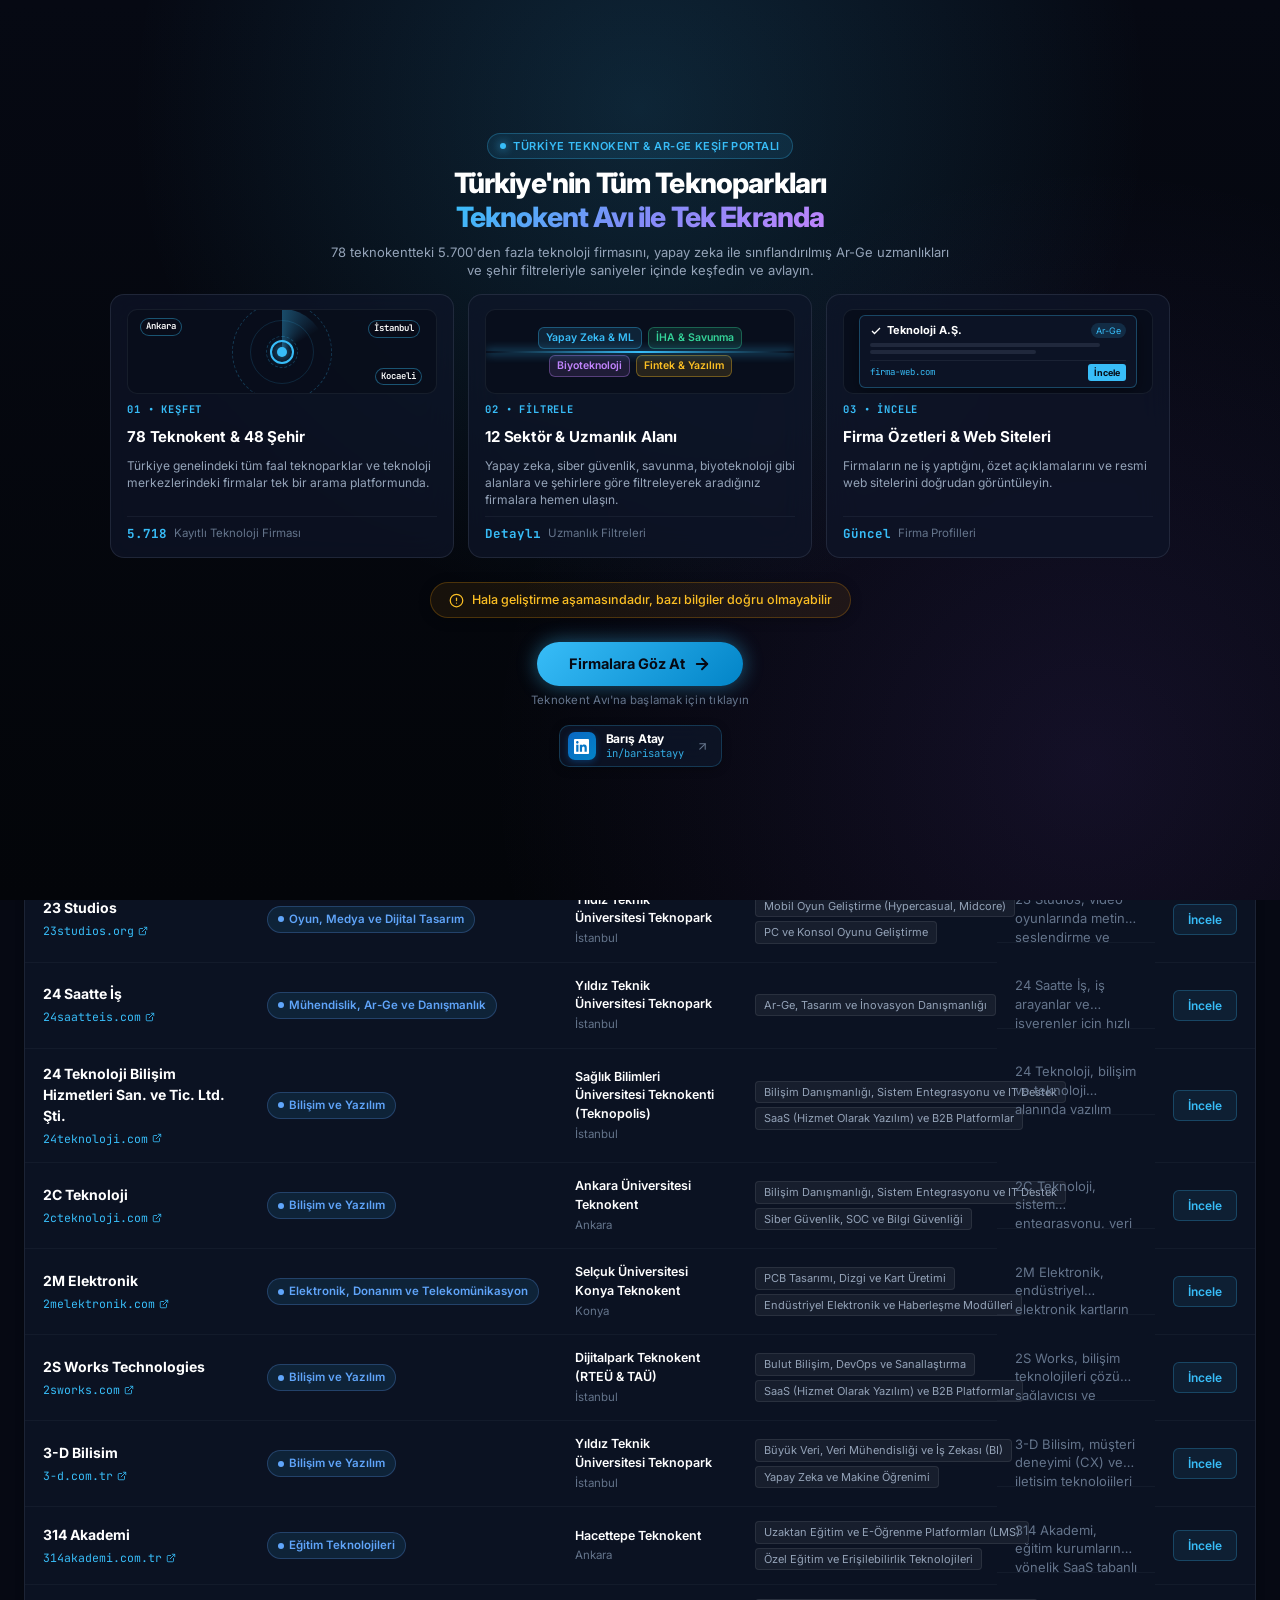
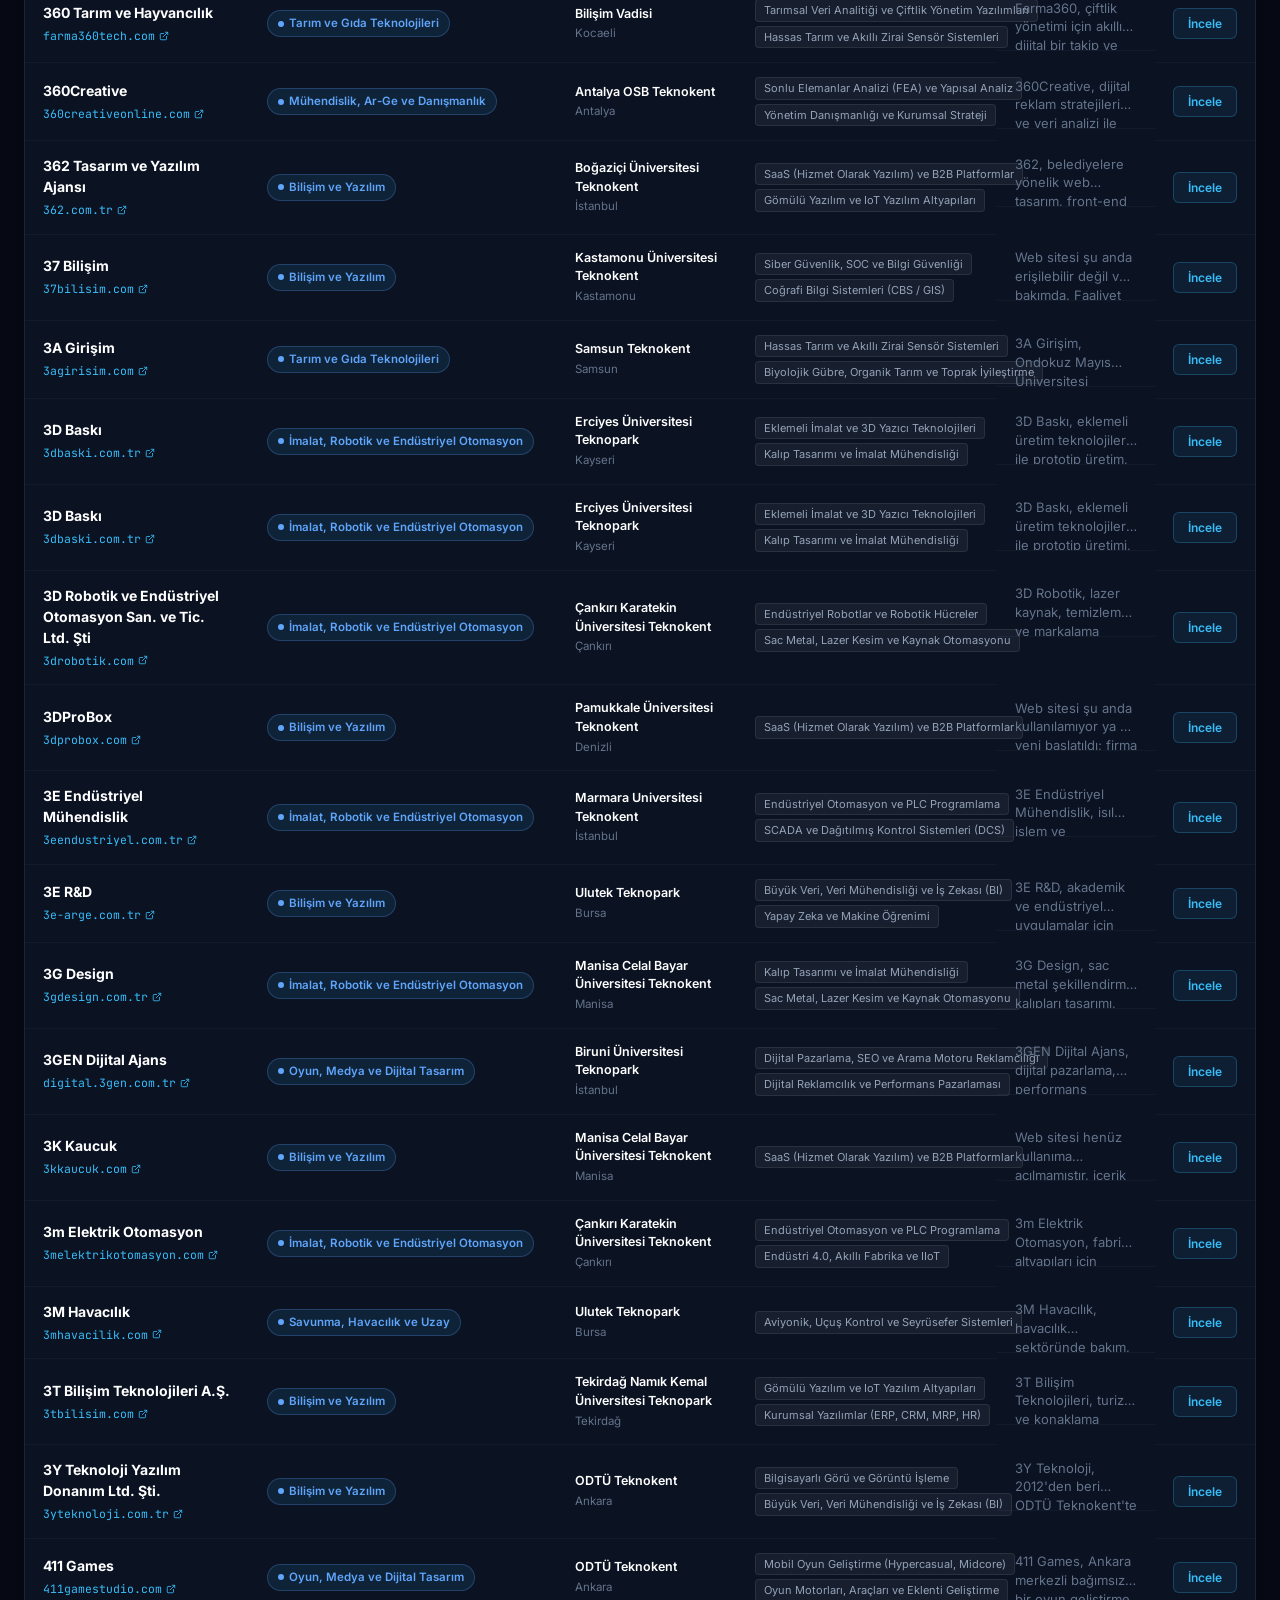
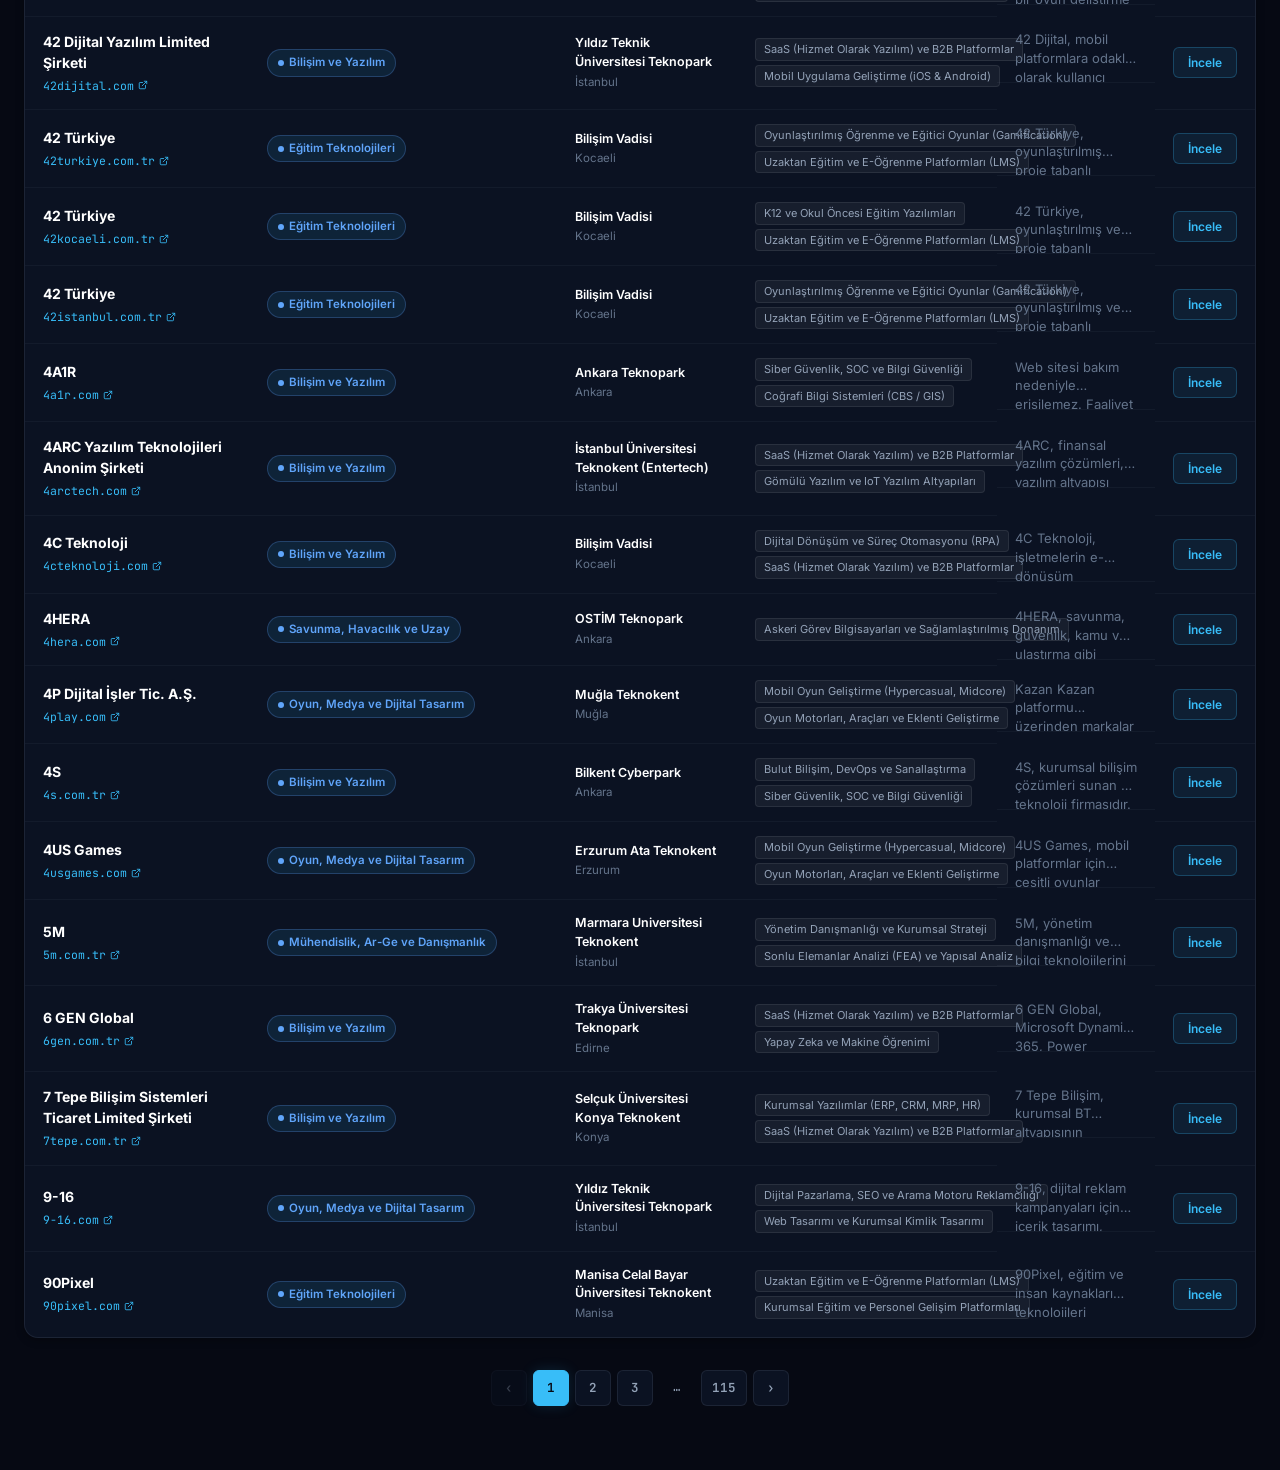
==== commit a478a0a7: "" ====
--- a/index.html
+++ b/index.html
@@ -152,6 +152,23 @@
         <span class="intro-cta-hint" id="intro-cta-hint">Teknokent Avı'na başlamak için tıklayın</span>
       </footer>
 
+      <!-- GELİŞTİRİCİ LİNKEDIN KARTI (GİRİŞ EKRANI) -->
+      <a href="https://www.linkedin.com/in/barisatayy/" target="_blank" rel="noopener noreferrer" class="linkedin-mini-card intro-linkedin-card" aria-label="Barış Atay LinkedIn Profili">
+        <div class="linkedin-card-icon" aria-hidden="true">
+          <svg width="15" height="15" viewBox="0 0 24 24" fill="currentColor">
+            <path d="M20.447 20.452h-3.554v-5.569c0-1.328-.027-3.037-1.852-3.037-1.853 0-2.136 1.445-2.136 2.939v5.667H9.351V9h3.414v1.561h.046c.477-.9 1.637-1.85 3.37-1.85 3.601 0 4.267 2.37 4.267 5.455v6.286zM5.337 7.433c-1.144 0-2.063-.926-2.063-2.065 0-1.138.92-2.063 2.063-2.063 1.14 0 2.064.925 2.064 2.063 0 1.139-.925 2.065-2.064 2.065zm1.782 13.019H3.555V9h3.564v11.452zM22.225 0H1.771C.792 0 0 .774 0 1.729v20.542C0 23.227.792 24 1.771 24h20.451C23.2 24 24 23.227 24 22.271V1.729C24 .774 23.2 0 22.222 0h.003z"/>
+          </svg>
+        </div>
+        <div class="linkedin-card-info">
+          <span class="linkedin-card-name">Barış Atay</span>
+          <span class="linkedin-card-handle">in/barisatayy</span>
+        </div>
+        <svg class="linkedin-card-arrow" width="13" height="13" viewBox="0 0 24 24" fill="none" stroke="currentColor" stroke-width="2" stroke-linecap="round" stroke-linejoin="round" aria-hidden="true">
+          <line x1="7" y1="17" x2="17" y2="7"></line>
+          <polyline points="7 7 17 7 17 17"></polyline>
+        </svg>
+      </a>
+
     </div>
   </aside>
 
@@ -182,6 +199,22 @@
     </div>
 
     <div class="navbar-actions">
+      <a href="https://www.linkedin.com/in/barisatayy/" target="_blank" rel="noopener noreferrer" class="linkedin-mini-card navbar-linkedin-card" aria-label="Barış Atay LinkedIn Profili">
+        <div class="linkedin-card-icon" aria-hidden="true">
+          <svg width="14" height="14" viewBox="0 0 24 24" fill="currentColor">
+            <path d="M20.447 20.452h-3.554v-5.569c0-1.328-.027-3.037-1.852-3.037-1.853 0-2.136 1.445-2.136 2.939v5.667H9.351V9h3.414v1.561h.046c.477-.9 1.637-1.85 3.37-1.85 3.601 0 4.267 2.37 4.267 5.455v6.286zM5.337 7.433c-1.144 0-2.063-.926-2.063-2.065 0-1.138.92-2.063 2.063-2.063 1.14 0 2.064.925 2.064 2.063 0 1.139-.925 2.065-2.064 2.065zm1.782 13.019H3.555V9h3.564v11.452zM22.225 0H1.771C.792 0 0 .774 0 1.729v20.542C0 23.227.792 24 1.771 24h20.451C23.2 24 24 23.227 24 22.271V1.729C24 .774 23.2 0 22.222 0h.003z"/>
+          </svg>
+        </div>
+        <div class="linkedin-card-info">
+          <span class="linkedin-card-name">Barış Atay</span>
+          <span class="linkedin-card-handle">in/barisatayy</span>
+        </div>
+        <svg class="linkedin-card-arrow" width="12" height="12" viewBox="0 0 24 24" fill="none" stroke="currentColor" stroke-width="2" stroke-linecap="round" stroke-linejoin="round" aria-hidden="true">
+          <line x1="7" y1="17" x2="17" y2="7"></line>
+          <polyline points="7 7 17 7 17 17"></polyline>
+        </svg>
+      </a>
+
       <button type="button" class="btn-intro-trigger" id="btn-reopen-intro" aria-label="Nasıl Çalışır?">
         <svg width="13" height="13" viewBox="0 0 24 24" fill="none" stroke="currentColor" stroke-width="2" stroke-linecap="round" stroke-linejoin="round" aria-hidden="true">
           <circle cx="12" cy="12" r="10"></circle>
--- a/style.css
+++ b/style.css
@@ -2122,3 +2122,99 @@
   }
 }
 
+/* ==============================================================================
+   LİNKEDIN MİNİ PROFİL KARTI (GİRİŞ EKRANI & ARAYÜZ)
+   ============================================================================== */
+.linkedin-mini-card {
+  display: inline-flex;
+  align-items: center;
+  gap: 10px;
+  padding: 6px 12px 6px 8px;
+  background: rgba(14, 22, 41, 0.78);
+  backdrop-filter: blur(12px);
+  -webkit-backdrop-filter: blur(12px);
+  border: 1px solid rgba(56, 189, 248, 0.22);
+  border-radius: var(--radius-md);
+  text-decoration: none;
+  color: var(--text-primary);
+  transition: all var(--duration-fast) ease;
+  box-shadow: 0 2px 10px rgba(0, 0, 0, 0.28);
+}
+
+.linkedin-mini-card:hover {
+  background: rgba(20, 33, 61, 0.92);
+  border-color: var(--accent-cyan);
+  box-shadow: 0 4px 16px rgba(0, 0, 0, 0.4), 0 0 16px rgba(56, 189, 248, 0.2);
+  transform: translateY(-1px);
+}
+
+.linkedin-card-icon {
+  width: 28px;
+  height: 28px;
+  border-radius: 7px;
+  background: linear-gradient(135deg, #0a66c2 0%, #0284c7 100%);
+  color: #ffffff;
+  display: flex;
+  align-items: center;
+  justify-content: center;
+  flex-shrink: 0;
+  box-shadow: 0 2px 6px rgba(10, 102, 194, 0.4);
+}
+
+.linkedin-card-info {
+  display: flex;
+  flex-direction: column;
+  line-height: 1.2;
+}
+
+.linkedin-card-name {
+  font-size: 12px;
+  font-weight: 700;
+  color: #ffffff;
+  letter-spacing: -0.01em;
+}
+
+.linkedin-card-handle {
+  font-size: 10.5px;
+  font-family: var(--font-mono);
+  color: var(--accent-cyan);
+  opacity: 0.9;
+}
+
+.linkedin-card-arrow {
+  color: var(--text-muted);
+  margin-left: 2px;
+  flex-shrink: 0;
+  transition: transform var(--duration-fast) ease, color var(--duration-fast) ease;
+}
+
+.linkedin-mini-card:hover .linkedin-card-arrow {
+  color: var(--accent-cyan);
+  transform: translate(2px, -2px);
+}
+
+.intro-linkedin-card {
+  margin-top: 2px;
+  animation: introFadeUp 0.6s cubic-bezier(0.16, 1, 0.3, 1) 0.65s both;
+}
+
+.navbar-linkedin-card {
+  padding: 5px 10px 5px 7px;
+  gap: 8px;
+}
+
+.navbar-linkedin-card .linkedin-card-icon {
+  width: 25px;
+  height: 25px;
+  border-radius: 6px;
+}
+
+.navbar-linkedin-card .linkedin-card-name {
+  font-size: 11.5px;
+}
+
+.navbar-linkedin-card .linkedin-card-handle {
+  font-size: 10px;
+}
+
+
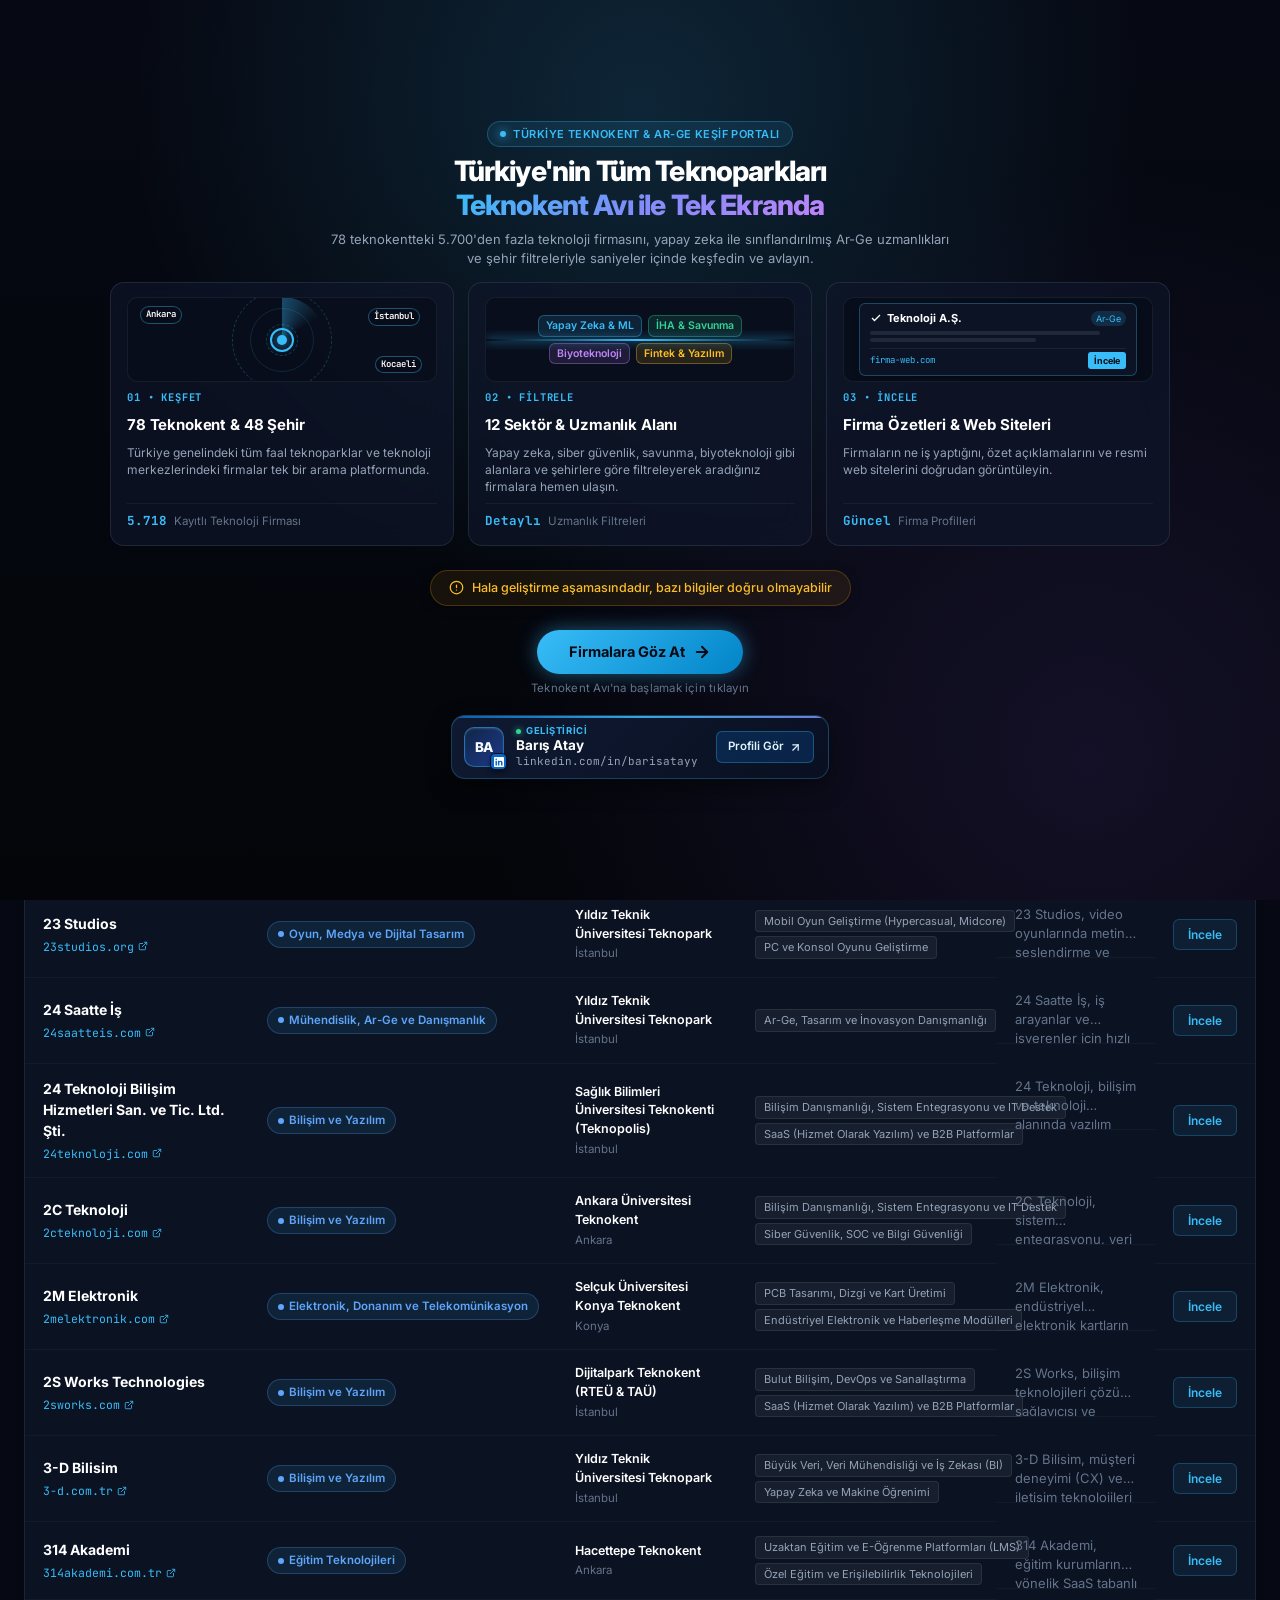
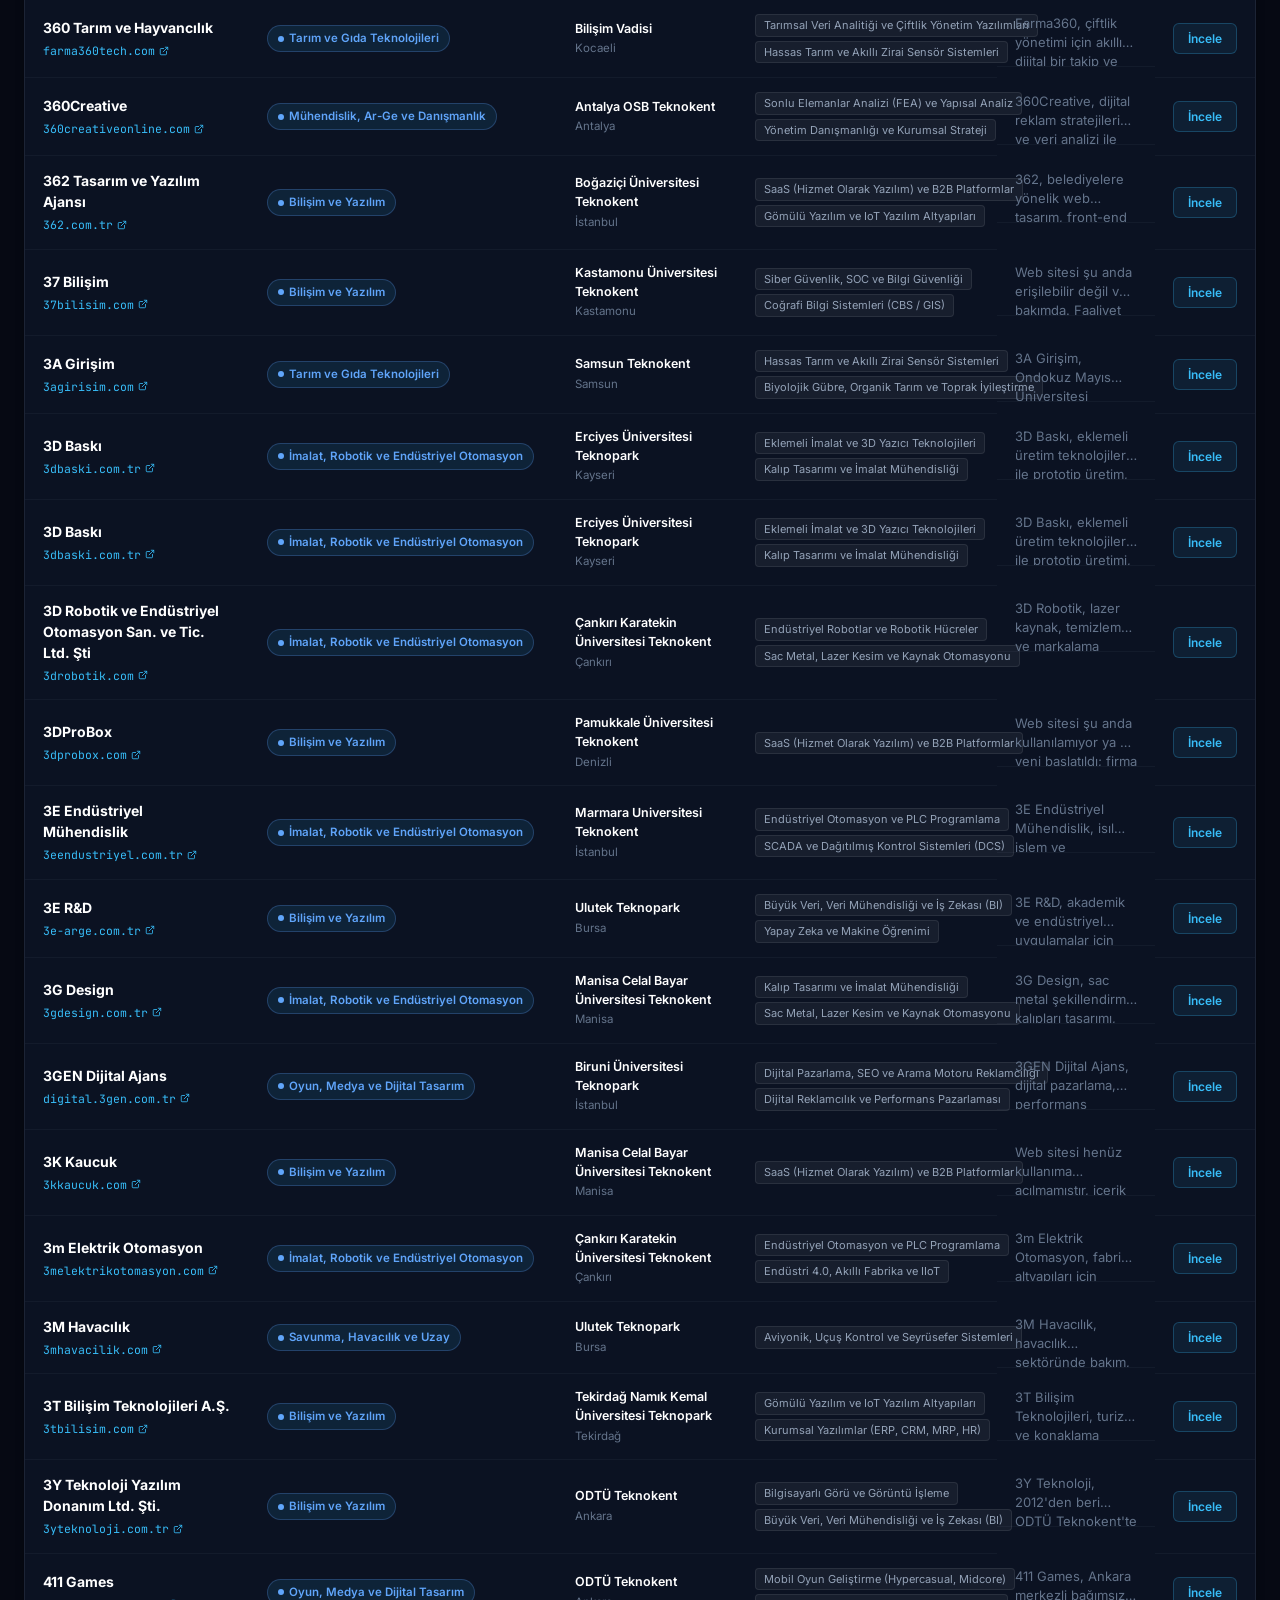
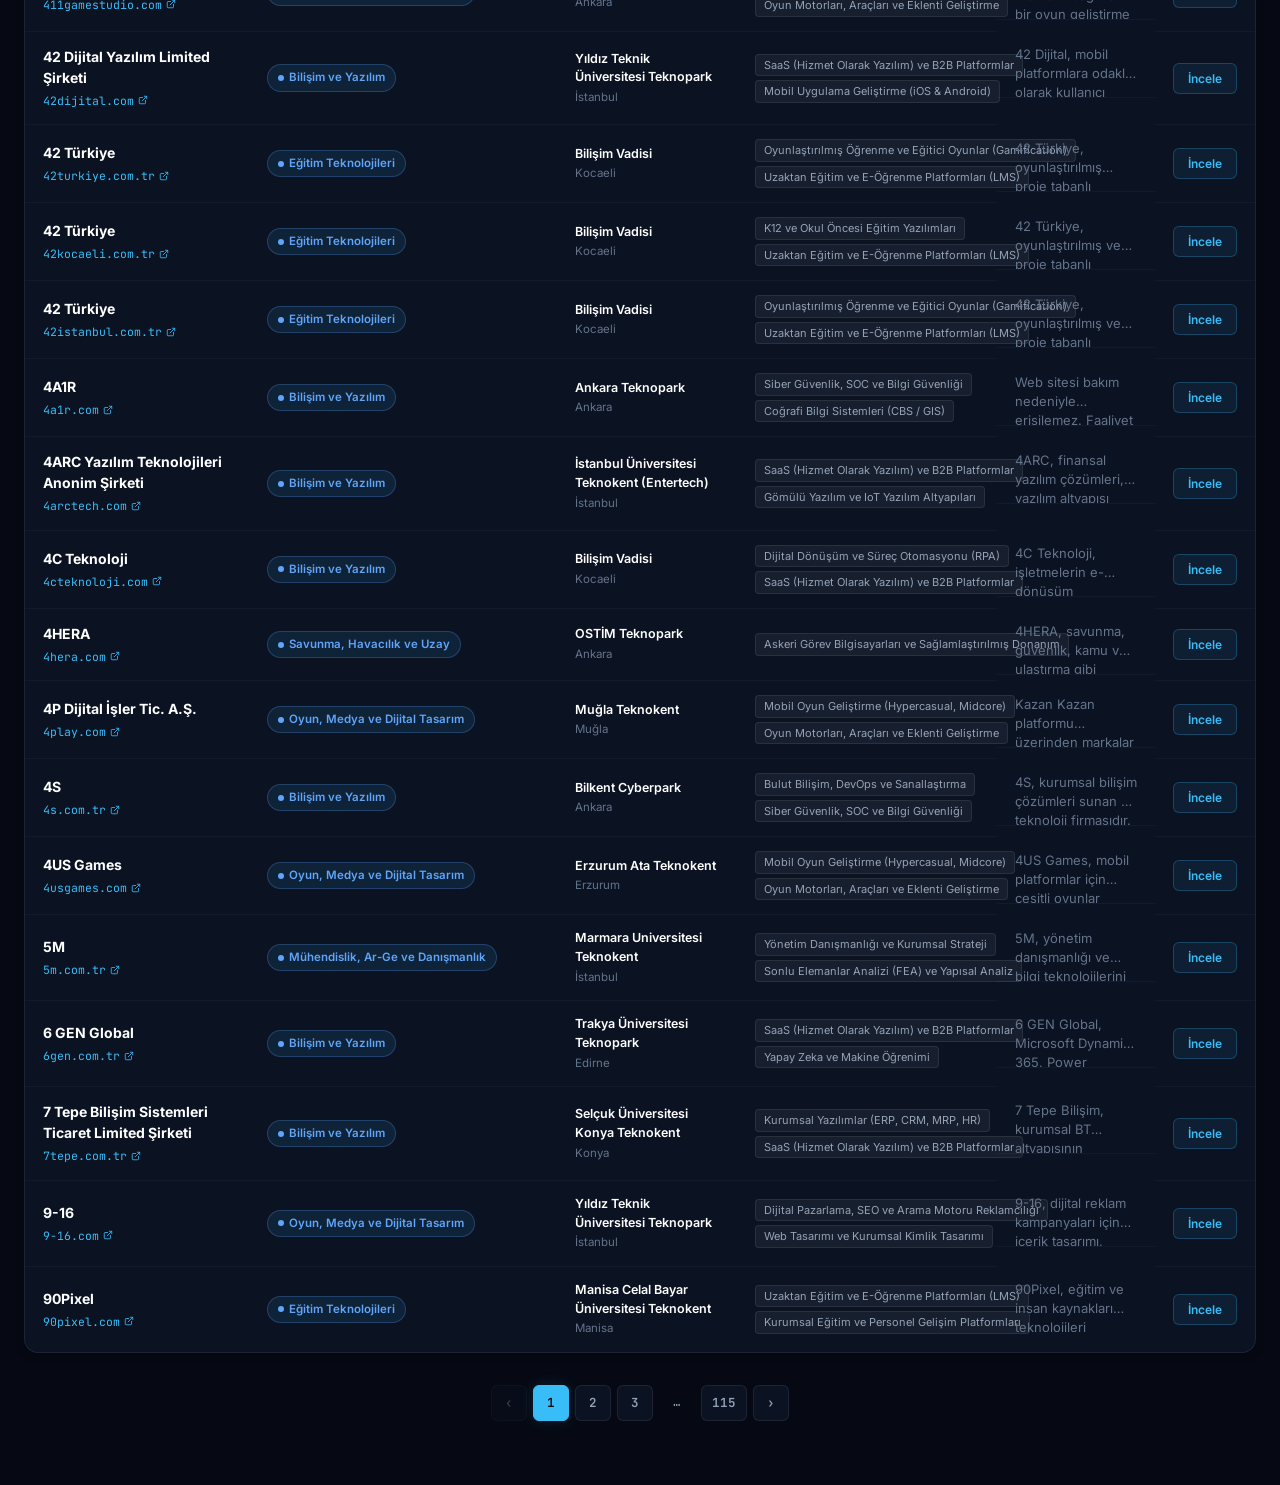
==== commit 510a35ea: "" ====
--- a/index.html
+++ b/index.html
@@ -153,20 +153,30 @@
       </footer>
 
       <!-- GELİŞTİRİCİ LİNKEDIN KARTI (GİRİŞ EKRANI) -->
-      <a href="https://www.linkedin.com/in/barisatayy/" target="_blank" rel="noopener noreferrer" class="linkedin-mini-card intro-linkedin-card" aria-label="Barış Atay LinkedIn Profili">
-        <div class="linkedin-card-icon" aria-hidden="true">
-          <svg width="15" height="15" viewBox="0 0 24 24" fill="currentColor">
-            <path d="M20.447 20.452h-3.554v-5.569c0-1.328-.027-3.037-1.852-3.037-1.853 0-2.136 1.445-2.136 2.939v5.667H9.351V9h3.414v1.561h.046c.477-.9 1.637-1.85 3.37-1.85 3.601 0 4.267 2.37 4.267 5.455v6.286zM5.337 7.433c-1.144 0-2.063-.926-2.063-2.065 0-1.138.92-2.063 2.063-2.063 1.14 0 2.064.925 2.064 2.063 0 1.139-.925 2.065-2.064 2.065zm1.782 13.019H3.555V9h3.564v11.452zM22.225 0H1.771C.792 0 0 .774 0 1.729v20.542C0 23.227.792 24 1.771 24h20.451C23.2 24 24 23.227 24 22.271V1.729C24 .774 23.2 0 22.222 0h.003z"/>
-          </svg>
-        </div>
-        <div class="linkedin-card-info">
-          <span class="linkedin-card-name">Barış Atay</span>
-          <span class="linkedin-card-handle">in/barisatayy</span>
-        </div>
-        <svg class="linkedin-card-arrow" width="13" height="13" viewBox="0 0 24 24" fill="none" stroke="currentColor" stroke-width="2" stroke-linecap="round" stroke-linejoin="round" aria-hidden="true">
-          <line x1="7" y1="17" x2="17" y2="7"></line>
-          <polyline points="7 7 17 7 17 17"></polyline>
-        </svg>
+      <a href="https://www.linkedin.com/in/barisatayy/" target="_blank" rel="noopener noreferrer" class="linkedin-profile-card intro-linkedin-card" aria-label="Barış Atay LinkedIn Profili">
+        <div class="lp-avatar-wrap" aria-hidden="true">
+          <div class="lp-avatar">BA</div>
+          <span class="lp-in-badge">
+            <svg width="10" height="10" viewBox="0 0 24 24" fill="currentColor">
+              <path d="M20.447 20.452h-3.554v-5.569c0-1.328-.027-3.037-1.852-3.037-1.853 0-2.136 1.445-2.136 2.939v5.667H9.351V9h3.414v1.561h.046c.477-.9 1.637-1.85 3.37-1.85 3.601 0 4.267 2.37 4.267 5.455v6.286zM5.337 7.433c-1.144 0-2.063-.926-2.063-2.065 0-1.138.92-2.063 2.063-2.063 1.14 0 2.064.925 2.064 2.063 0 1.139-.925 2.065-2.064 2.065zm1.782 13.019H3.555V9h3.564v11.452zM22.225 0H1.771C.792 0 0 .774 0 1.729v20.542C0 23.227.792 24 1.771 24h20.451C23.2 24 24 23.227 24 22.271V1.729C24 .774 23.2 0 22.222 0h.003z"/>
+            </svg>
+          </span>
+        </div>
+        <div class="lp-body">
+          <div class="lp-eyebrow">
+            <span class="lp-status-dot"></span>
+            <span>Geliştirici</span>
+          </div>
+          <div class="lp-name">Barış Atay</div>
+          <div class="lp-handle">linkedin.com/in/barisatayy</div>
+        </div>
+        <div class="lp-cta">
+          <span>Profili Gör</span>
+          <svg width="13" height="13" viewBox="0 0 24 24" fill="none" stroke="currentColor" stroke-width="2.2" stroke-linecap="round" stroke-linejoin="round" aria-hidden="true">
+            <line x1="7" y1="17" x2="17" y2="7"></line>
+            <polyline points="7 7 17 7 17 17"></polyline>
+          </svg>
+        </div>
       </a>
 
     </div>
@@ -199,20 +209,30 @@
     </div>
 
     <div class="navbar-actions">
-      <a href="https://www.linkedin.com/in/barisatayy/" target="_blank" rel="noopener noreferrer" class="linkedin-mini-card navbar-linkedin-card" aria-label="Barış Atay LinkedIn Profili">
-        <div class="linkedin-card-icon" aria-hidden="true">
-          <svg width="14" height="14" viewBox="0 0 24 24" fill="currentColor">
-            <path d="M20.447 20.452h-3.554v-5.569c0-1.328-.027-3.037-1.852-3.037-1.853 0-2.136 1.445-2.136 2.939v5.667H9.351V9h3.414v1.561h.046c.477-.9 1.637-1.85 3.37-1.85 3.601 0 4.267 2.37 4.267 5.455v6.286zM5.337 7.433c-1.144 0-2.063-.926-2.063-2.065 0-1.138.92-2.063 2.063-2.063 1.14 0 2.064.925 2.064 2.063 0 1.139-.925 2.065-2.064 2.065zm1.782 13.019H3.555V9h3.564v11.452zM22.225 0H1.771C.792 0 0 .774 0 1.729v20.542C0 23.227.792 24 1.771 24h20.451C23.2 24 24 23.227 24 22.271V1.729C24 .774 23.2 0 22.222 0h.003z"/>
-          </svg>
-        </div>
-        <div class="linkedin-card-info">
-          <span class="linkedin-card-name">Barış Atay</span>
-          <span class="linkedin-card-handle">in/barisatayy</span>
-        </div>
-        <svg class="linkedin-card-arrow" width="12" height="12" viewBox="0 0 24 24" fill="none" stroke="currentColor" stroke-width="2" stroke-linecap="round" stroke-linejoin="round" aria-hidden="true">
-          <line x1="7" y1="17" x2="17" y2="7"></line>
-          <polyline points="7 7 17 7 17 17"></polyline>
-        </svg>
+      <a href="https://www.linkedin.com/in/barisatayy/" target="_blank" rel="noopener noreferrer" class="linkedin-profile-card navbar-linkedin-card" aria-label="Barış Atay LinkedIn Profili">
+        <div class="lp-avatar-wrap" aria-hidden="true">
+          <div class="lp-avatar">BA</div>
+          <span class="lp-in-badge">
+            <svg width="9" height="9" viewBox="0 0 24 24" fill="currentColor">
+              <path d="M20.447 20.452h-3.554v-5.569c0-1.328-.027-3.037-1.852-3.037-1.853 0-2.136 1.445-2.136 2.939v5.667H9.351V9h3.414v1.561h.046c.477-.9 1.637-1.85 3.37-1.85 3.601 0 4.267 2.37 4.267 5.455v6.286zM5.337 7.433c-1.144 0-2.063-.926-2.063-2.065 0-1.138.92-2.063 2.063-2.063 1.14 0 2.064.925 2.064 2.063 0 1.139-.925 2.065-2.064 2.065zm1.782 13.019H3.555V9h3.564v11.452zM22.225 0H1.771C.792 0 0 .774 0 1.729v20.542C0 23.227.792 24 1.771 24h20.451C23.2 24 24 23.227 24 22.271V1.729C24 .774 23.2 0 22.222 0h.003z"/>
+            </svg>
+          </span>
+        </div>
+        <div class="lp-body">
+          <div class="lp-eyebrow">
+            <span class="lp-status-dot"></span>
+            <span>Geliştirici</span>
+          </div>
+          <div class="lp-name">Barış Atay</div>
+          <div class="lp-handle">in/barisatayy</div>
+        </div>
+        <div class="lp-cta">
+          <span>Profil</span>
+          <svg width="12" height="12" viewBox="0 0 24 24" fill="none" stroke="currentColor" stroke-width="2.2" stroke-linecap="round" stroke-linejoin="round" aria-hidden="true">
+            <line x1="7" y1="17" x2="17" y2="7"></line>
+            <polyline points="7 7 17 7 17 17"></polyline>
+          </svg>
+        </div>
       </a>
 
       <button type="button" class="btn-intro-trigger" id="btn-reopen-intro" aria-label="Nasıl Çalışır?">
--- a/style.css
+++ b/style.css
@@ -2123,98 +2123,219 @@
 }
 
 /* ==============================================================================
-   LİNKEDIN MİNİ PROFİL KARTI (GİRİŞ EKRANI & ARAYÜZ)
+   LİNKEDIN PROFİL KARTI (GİRİŞ EKRANI & ARAYÜZ)
    ============================================================================== */
-.linkedin-mini-card {
+.linkedin-profile-card {
+  position: relative;
   display: inline-flex;
   align-items: center;
-  gap: 10px;
-  padding: 6px 12px 6px 8px;
-  background: rgba(14, 22, 41, 0.78);
-  backdrop-filter: blur(12px);
-  -webkit-backdrop-filter: blur(12px);
-  border: 1px solid rgba(56, 189, 248, 0.22);
-  border-radius: var(--radius-md);
+  gap: 12px;
+  padding: 10px 14px 10px 12px;
+  background: linear-gradient(135deg, rgba(16, 28, 54, 0.92) 0%, rgba(10, 17, 34, 0.92) 100%);
+  backdrop-filter: blur(16px);
+  -webkit-backdrop-filter: blur(16px);
+  border: 1px solid rgba(56, 189, 248, 0.26);
+  border-radius: var(--radius-lg);
   text-decoration: none;
   color: var(--text-primary);
-  transition: all var(--duration-fast) ease;
-  box-shadow: 0 2px 10px rgba(0, 0, 0, 0.28);
-}
-
-.linkedin-mini-card:hover {
-  background: rgba(20, 33, 61, 0.92);
-  border-color: var(--accent-cyan);
-  box-shadow: 0 4px 16px rgba(0, 0, 0, 0.4), 0 0 16px rgba(56, 189, 248, 0.2);
-  transform: translateY(-1px);
-}
-
-.linkedin-card-icon {
-  width: 28px;
-  height: 28px;
-  border-radius: 7px;
-  background: linear-gradient(135deg, #0a66c2 0%, #0284c7 100%);
+  box-shadow: 0 8px 24px rgba(0, 0, 0, 0.42), inset 0 1px 0 rgba(255, 255, 255, 0.08);
+  transition: all var(--duration-normal) ease;
+  overflow: hidden;
+}
+
+.linkedin-profile-card::before {
+  content: "";
+  position: absolute;
+  top: 0;
+  left: 0;
+  right: 0;
+  height: 2px;
+  background: linear-gradient(90deg, #0a66c2 0%, #38bdf8 50%, #818cf8 100%);
+  opacity: 0.85;
+}
+
+.linkedin-profile-card:hover {
+  transform: translateY(-2px);
+  border-color: rgba(56, 189, 248, 0.55);
+  box-shadow: 0 12px 28px rgba(0, 0, 0, 0.55), 0 0 22px rgba(56, 189, 248, 0.22);
+}
+
+.lp-avatar-wrap {
+  position: relative;
+  width: 40px;
+  height: 40px;
+  flex-shrink: 0;
+}
+
+.lp-avatar {
+  width: 100%;
+  height: 100%;
+  border-radius: 10px;
+  background: linear-gradient(135deg, #0f2547 0%, #1e3a8a 100%);
+  border: 1.5px solid rgba(56, 189, 248, 0.45);
+  display: flex;
+  align-items: center;
+  justify-content: center;
+  font-size: 13.5px;
+  font-weight: 800;
+  color: #f8fafc;
+  letter-spacing: -0.02em;
+  box-shadow: inset 0 1px 2px rgba(255, 255, 255, 0.15);
+}
+
+.lp-in-badge {
+  position: absolute;
+  bottom: -3px;
+  right: -3px;
+  width: 17px;
+  height: 17px;
+  border-radius: 5px;
+  background: #0a66c2;
+  border: 1.5px solid #091020;
   color: #ffffff;
   display: flex;
   align-items: center;
   justify-content: center;
-  flex-shrink: 0;
-  box-shadow: 0 2px 6px rgba(10, 102, 194, 0.4);
-}
-
-.linkedin-card-info {
+  box-shadow: 0 2px 5px rgba(0, 0, 0, 0.45);
+}
+
+.lp-body {
   display: flex;
   flex-direction: column;
-  line-height: 1.2;
-}
-
-.linkedin-card-name {
-  font-size: 12px;
+  gap: 1px;
+  min-width: 0;
+  text-align: left;
+}
+
+.lp-eyebrow {
+  display: inline-flex;
+  align-items: center;
+  gap: 5px;
+  font-size: 9.5px;
+  font-weight: 700;
+  text-transform: uppercase;
+  letter-spacing: 0.06em;
+  color: var(--accent-cyan);
+  line-height: 1.1;
+}
+
+.lp-status-dot {
+  width: 5px;
+  height: 5px;
+  border-radius: var(--radius-full);
+  background: var(--badge-emerald);
+  box-shadow: 0 0 6px var(--badge-emerald);
+}
+
+.lp-name {
+  font-size: 13.5px;
   font-weight: 700;
   color: #ffffff;
+  line-height: 1.25;
   letter-spacing: -0.01em;
-}
-
-.linkedin-card-handle {
-  font-size: 10.5px;
+  white-space: nowrap;
+}
+
+.lp-handle {
+  font-size: 11px;
   font-family: var(--font-mono);
-  color: var(--accent-cyan);
-  opacity: 0.9;
-}
-
-.linkedin-card-arrow {
-  color: var(--text-muted);
+  color: var(--text-secondary);
+  line-height: 1.2;
+  white-space: nowrap;
+}
+
+.lp-cta {
+  display: inline-flex;
+  align-items: center;
+  gap: 5px;
+  margin-left: 6px;
+  padding: 6px 11px;
+  background: rgba(10, 102, 194, 0.24);
+  border: 1px solid rgba(56, 189, 248, 0.32);
+  border-radius: var(--radius-sm);
+  font-size: 11.5px;
+  font-weight: 600;
+  color: #e0f2fe;
+  white-space: nowrap;
+  transition: all var(--duration-fast) ease;
+}
+
+.linkedin-profile-card:hover .lp-cta {
+  background: var(--accent-cyan);
+  border-color: var(--accent-cyan);
+  color: #060913;
+  box-shadow: 0 0 12px rgba(56, 189, 248, 0.4);
+}
+
+.linkedin-profile-card:hover .lp-cta svg {
+  transform: translate(1px, -1px);
+}
+
+.lp-cta svg {
+  transition: transform var(--duration-fast) ease;
+}
+
+/* Giriş Ekranı Kart Varyasyonu */
+.intro-linkedin-card {
+  margin-top: 4px;
+  min-width: 340px;
+  justify-content: space-between;
+  animation: introFadeUp 0.6s cubic-bezier(0.16, 1, 0.3, 1) 0.65s both;
+}
+
+/* Üst Bar (Arayüz) Kart Varyasyonu */
+.navbar-linkedin-card {
+  padding: 6px 10px 6px 8px;
+  gap: 10px;
+  border-radius: var(--radius-md);
+}
+
+.navbar-linkedin-card .lp-avatar-wrap {
+  width: 34px;
+  height: 34px;
+}
+
+.navbar-linkedin-card .lp-avatar {
+  border-radius: 8px;
+  font-size: 12px;
+}
+
+.navbar-linkedin-card .lp-in-badge {
+  width: 15px;
+  height: 15px;
+  border-radius: 4px;
+}
+
+.navbar-linkedin-card .lp-eyebrow {
+  font-size: 8.5px;
+}
+
+.navbar-linkedin-card .lp-name {
+  font-size: 12.5px;
+}
+
+.navbar-linkedin-card .lp-handle {
+  font-size: 10px;
+}
+
+.navbar-linkedin-card .lp-cta {
   margin-left: 2px;
-  flex-shrink: 0;
-  transition: transform var(--duration-fast) ease, color var(--duration-fast) ease;
-}
-
-.linkedin-mini-card:hover .linkedin-card-arrow {
-  color: var(--accent-cyan);
-  transform: translate(2px, -2px);
-}
-
-.intro-linkedin-card {
-  margin-top: 2px;
-  animation: introFadeUp 0.6s cubic-bezier(0.16, 1, 0.3, 1) 0.65s both;
-}
-
-.navbar-linkedin-card {
-  padding: 5px 10px 5px 7px;
-  gap: 8px;
-}
-
-.navbar-linkedin-card .linkedin-card-icon {
-  width: 25px;
-  height: 25px;
-  border-radius: 6px;
-}
-
-.navbar-linkedin-card .linkedin-card-name {
-  font-size: 11.5px;
-}
-
-.navbar-linkedin-card .linkedin-card-handle {
-  font-size: 10px;
-}
-
-
+  padding: 5px 9px;
+  font-size: 11px;
+}
+
+@media (max-width: 860px) {
+  .intro-linkedin-card {
+    min-width: 0;
+    width: 100%;
+    max-width: 360px;
+  }
+
+  .navbar-linkedin-card {
+    flex: 1;
+    justify-content: space-between;
+  }
+}
+
+
+
